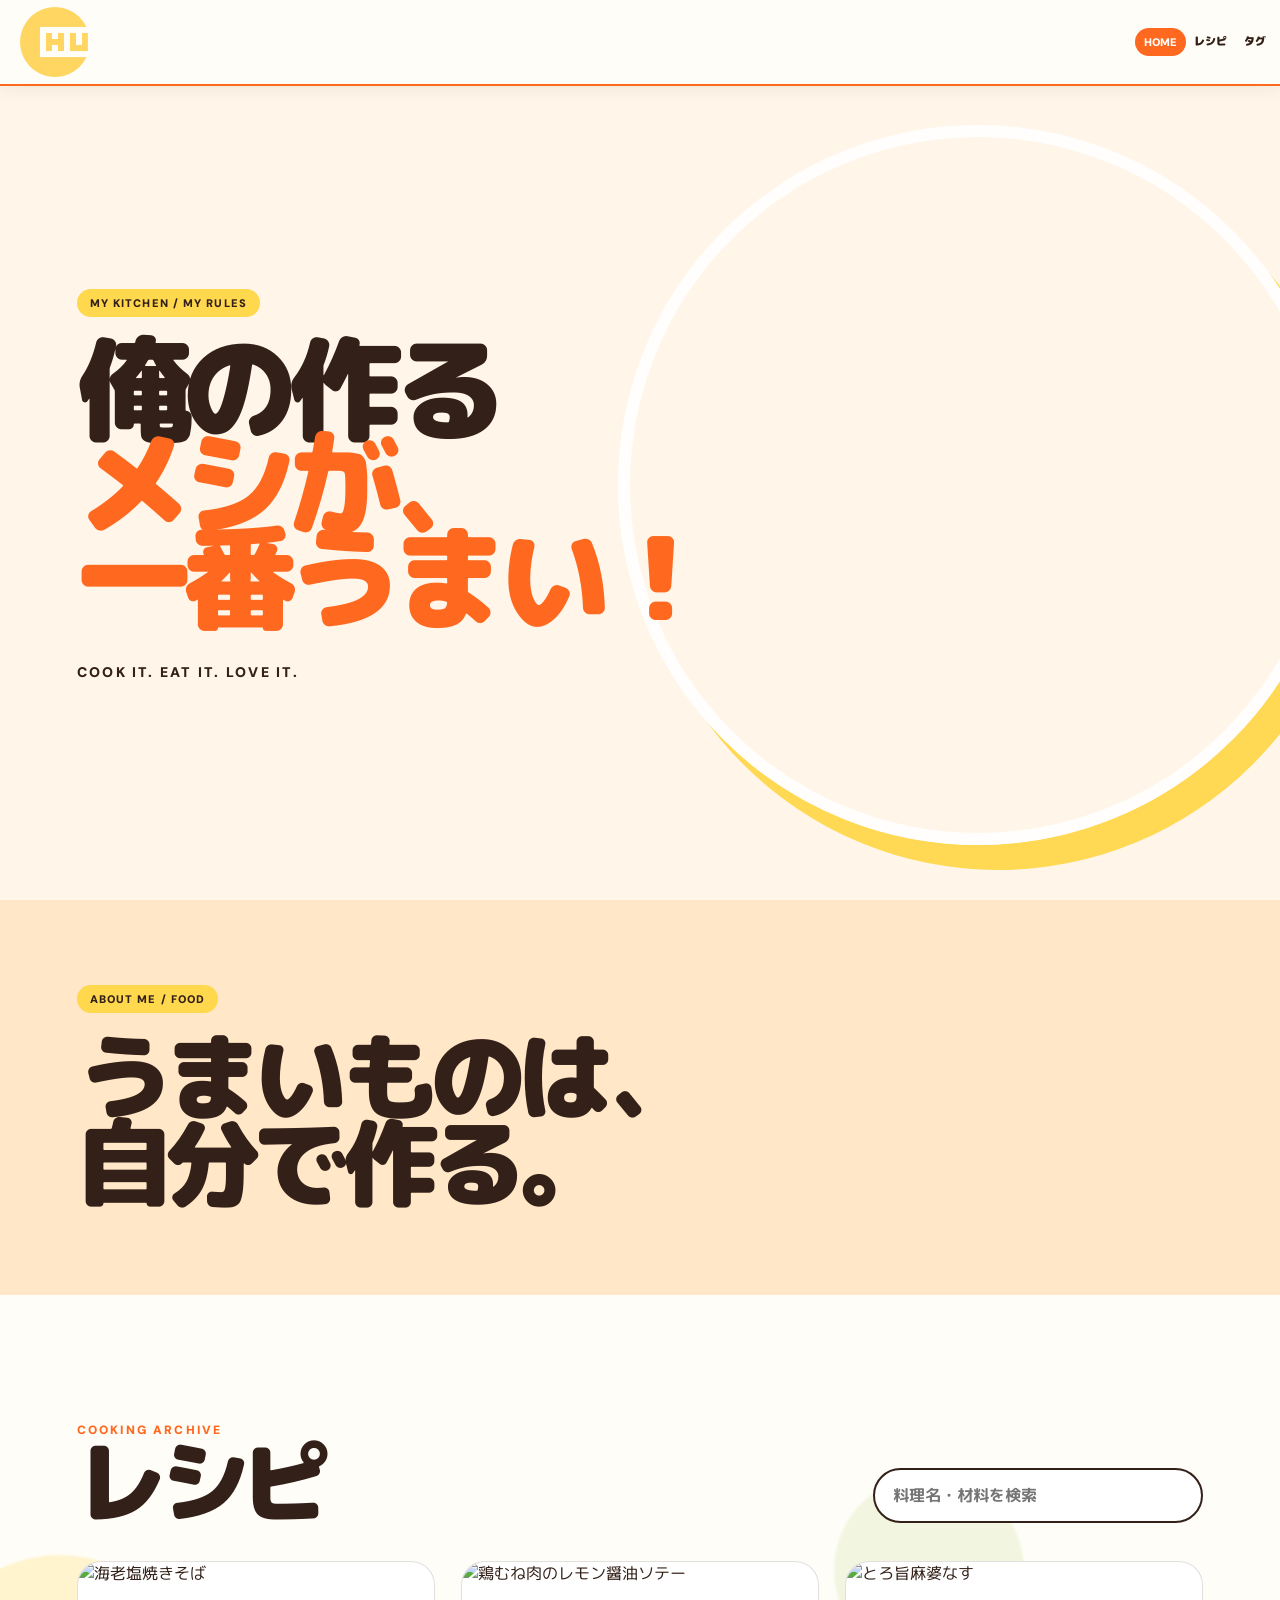
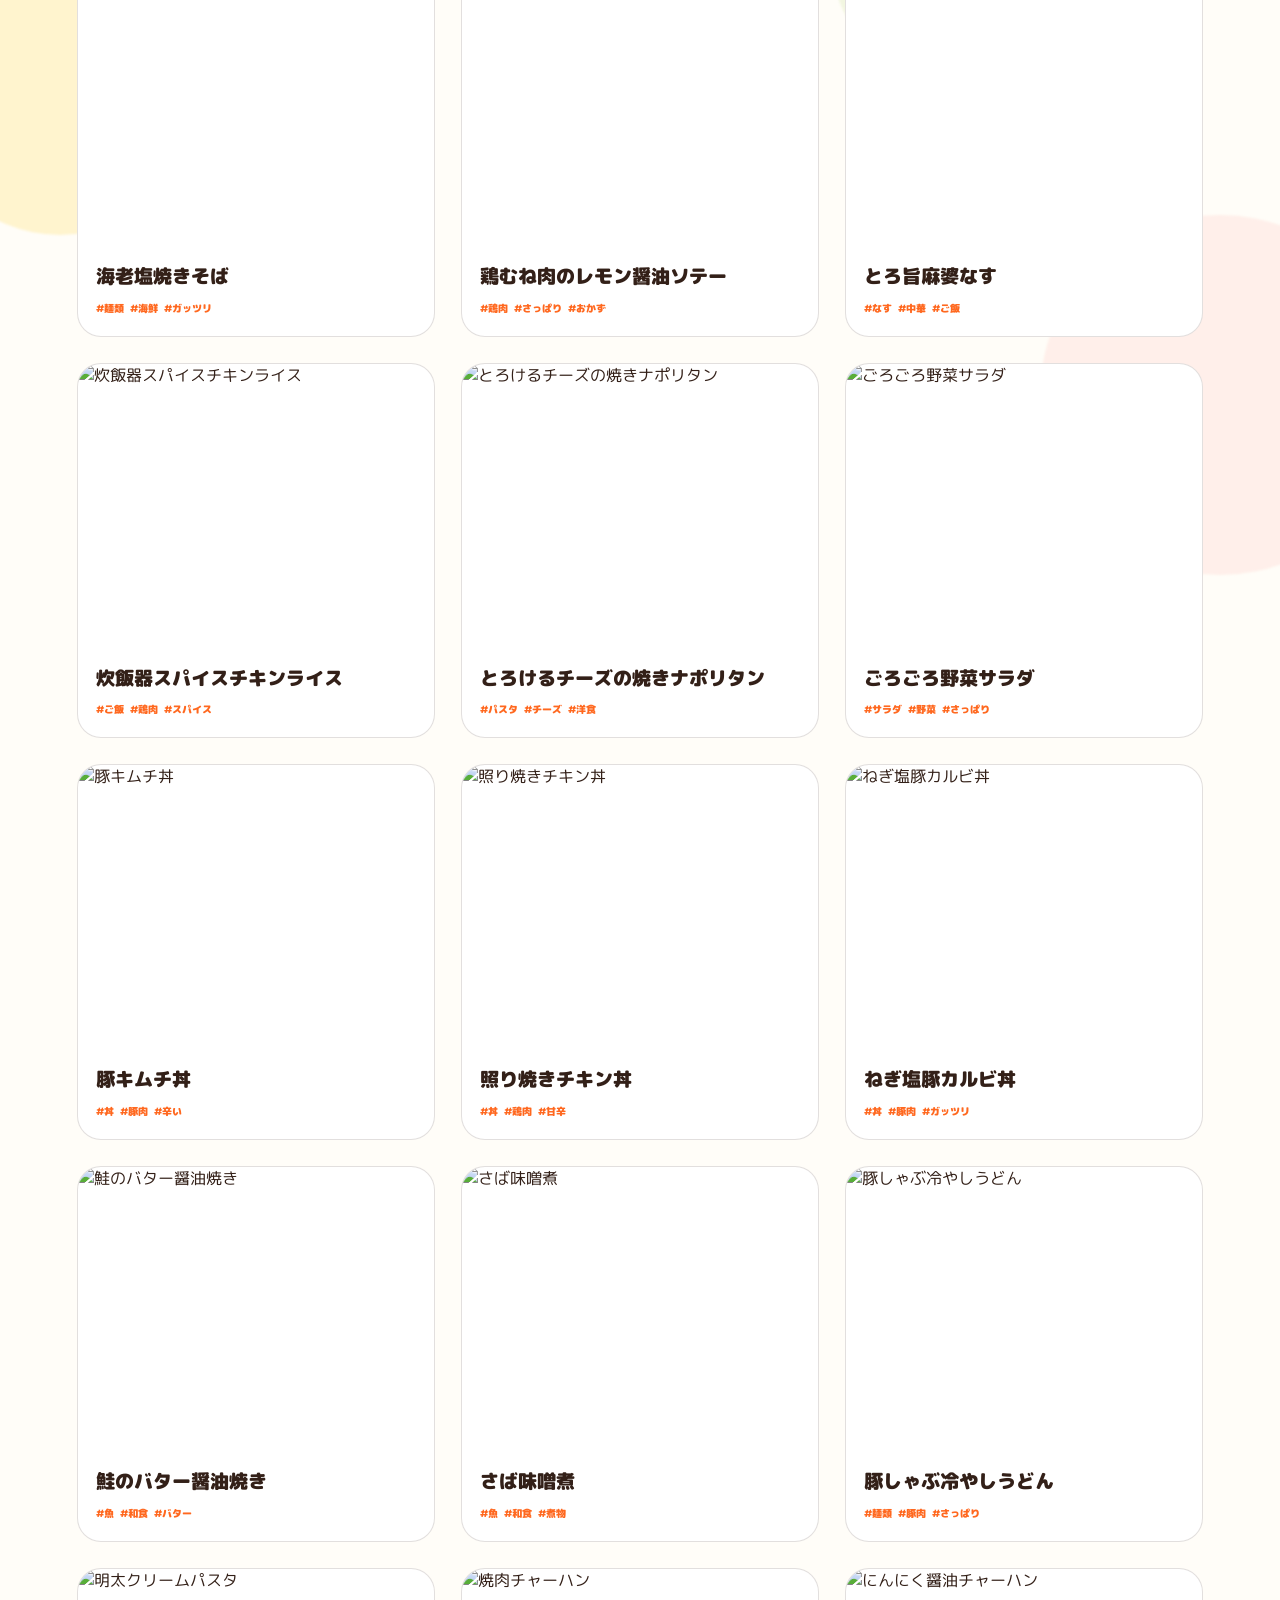
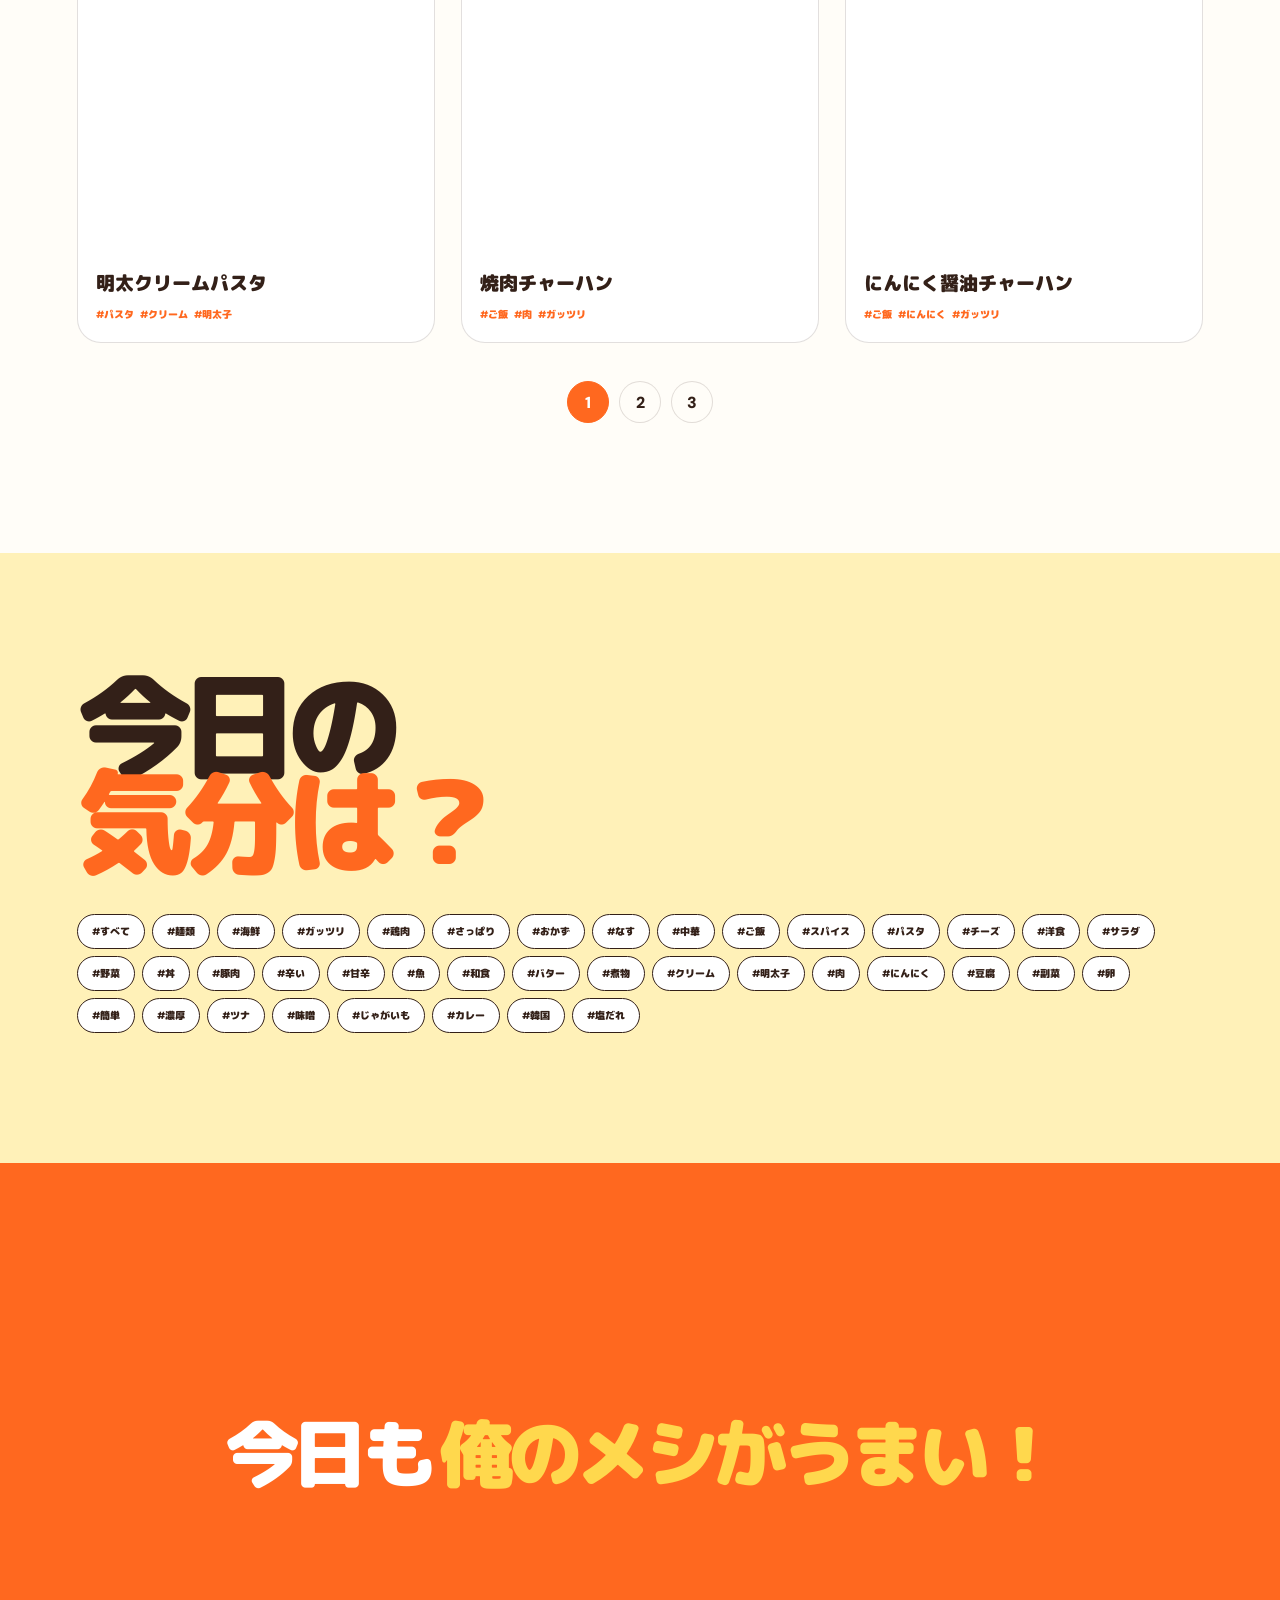
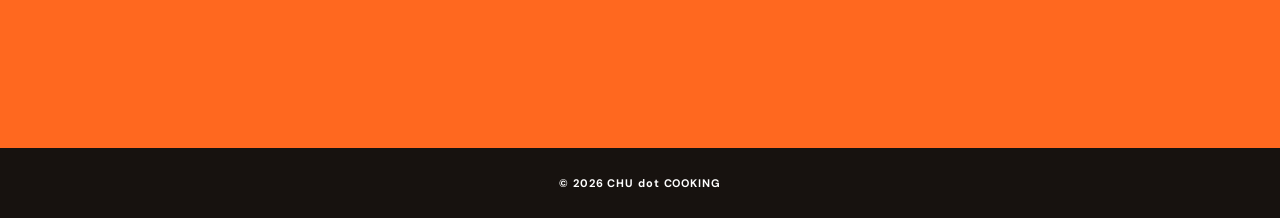
==== index.html @ b79efd5d "Update index.html" ====
<!DOCTYPE html>
<html lang="ja">
<head>
  <meta charset="UTF-8">
  <meta name="viewport" content="width=device-width, initial-scale=1.0">
  <meta name="theme-color" content="#ff681f">

  <link rel="icon" type="image/png" href="images/common/logov2.png">
  <link rel="apple-touch-icon" href="images/common/logov2.png">

  <title>CHU dot COOKING</title>

  <link rel="preconnect" href="https://fonts.googleapis.com">
  <link rel="preconnect" href="https://fonts.gstatic.com" crossorigin>
  <link
    href="https://fonts.googleapis.com/css2?family=DM+Sans:wght@400;500;600;700;800;900&family=M+PLUS+Rounded+1c:wght@400;500;700;800;900&display=swap"
    rel="stylesheet"
  >

  <script>
    const themeColor = document.querySelector('meta[name="theme-color"]');

    if (sessionStorage.getItem("openingPlayed")) {
      document.documentElement.classList.add("skip-opening");

      if (themeColor) {
        themeColor.setAttribute("content", "#ffd84d");
      }
    } else {
      setTimeout(() => {
        if (themeColor) {
          themeColor.setAttribute("content", "#ffd84d");
        }
      }, 1600);
    }
  </script>

  <link rel="stylesheet" href="style.css">
  <link rel="stylesheet" href="mobile.css">
</head>

<body>

  <!-- =========================
       OPENING
  ========================= -->

  <div class="opening" id="opening">
    <div class="opening-circle"></div>

    <div class="opening-dots">
      <span></span>
      <span></span>
      <span></span>
      <span></span>
    </div>

    <div class="opening-inner">
      <img
        class="opening-logo"
        src="images/common/logo.png"
        alt="CHU dot COOKING"
      >

      <div class="opening-kicker">
        MY KITCHEN / MY RULES
      </div>

      <div class="opening-title">
        CHU dot COOKING
      </div>

      <div class="opening-sub">
        COOK IT. EAT IT. LOVE IT.
      </div>
    </div>
  </div>


  <!-- =========================
       HEADER
  ========================= -->

  <header class="site-header">
    <div class="header-inner">

      <a href="#home" class="header-logo">
        <img
          src="images/common/logov2.png"
          alt="CHU dot COOKING"
        >
      </a>

      <nav class="header-nav">
        <a href="#home" data-nav="home">HOME</a>
        <a href="#recipes" data-nav="recipes">レシピ</a>
        <a href="#mood" data-nav="mood">タグ</a>
      </nav>

    </div>
  </header>


  <!-- =========================
       MAIN
  ========================= -->

  <main>

    <!-- HERO -->

    <section class="hero" id="home">

      <div class="hero-inner">

        <div class="hero-copy">

          <span class="eyebrow">
            MY KITCHEN / MY RULES
          </span>

          <h1 class="hero-title">
            <span>俺の作る</span>
            <span class="accent">メシが、</span>
            <span class="accent">一番うまい！</span>
          </h1>

          <div class="hero-english">
            COOK IT. EAT IT. LOVE IT.
          </div>

        </div>

        <div class="hero-visual">
          <img
            src="https://images.unsplash.com/photo-1551183053-bf91a1d81141?auto=format&fit=crop&w=1200&q=85"
            alt="food"
          >
        </div>

      </div>

    </section>


    <!-- ABOUT -->

    <section class="section about" id="about">

      <div class="section-inner about-grid">

        <div>

          <span class="eyebrow">
            ABOUT ME / FOOD
          </span>

          <h2 class="about-title">
            <span>うまいものは、</span><br>
            <span>自分で作る。</span>
          </h2>

        </div>

      </div>

    </section>


    <!-- RECIPES -->

    <section class="section recipes" id="recipes">

      <div class="section-inner">

        <div class="section-heading">

          <h2 class="section-title">
            <small>COOKING ARCHIVE</small>
            レシピ
          </h2>

          <div class="search-box">
            <input
              type="search"
              id="searchInput"
              placeholder="料理名・材料を検索"
              autocomplete="off"
            >
          </div>

        </div>

        <div
          class="recipe-grid"
          id="recipeGrid"
        ></div>

        <div
          class="pagination"
          id="pagination"
        ></div>

      </div>

    </section>


    <!-- MOOD -->

    <section class="section mood" id="mood">

      <div class="section-inner">

        <h2 class="mood-title">
          <span>今日の</span>
          <span>気分は？</span>
        </h2>

        <div
          class="tag-list"
          id="tagList"
        ></div>

      </div>

    </section>


    <!-- TAG PAGE -->

    <section
      class="section tag-page"
      id="tagPage"
    >

      <div class="section-inner">

        <div class="tag-page-heading">

          <small>RECIPE COLLECTION</small>

          <h1 id="tagPageTitle">
            #<span>レシピ</span>
          </h1>

          <a
            class="tag-page-back"
            href="index.html#mood"
          >
            タグ選択に戻る
          </a>

        </div>

        <div
          class="recipe-grid"
          id="tagRecipeGrid"
        ></div>

        <a
          class="tag-page-back tag-page-back-bottom"
          href="index.html#mood"
        >
          タグ選択に戻る
        </a>

      </div>

    </section>


    <!-- FINAL CTA -->

    <section class="section final-cta">

      <div class="final-cta-inner">

        <h2 class="final-cta-title">
          <span>今日も </span>
          <span class="accent">俺のメシがうまい！</span>
        </h2>

      </div>

    </section>

  </main>


  <!-- =========================
       FOOTER
  ========================= -->

  <footer class="site-footer">

    <div class="footer-copy">
      © 2026 CHU dot COOKING
    </div>

  </footer>


  <!-- =========================
       RECIPE MODAL
  ========================= -->

  <div
    class="modal"
    id="recipeModal"
  >

    <div class="modal-box">

      <button
        class="modal-close"
        id="modalClose"
        aria-label="close"
      >
        ×
      </button>

      <div id="modalContent"></div>

    </div>

  </div>


  <script src="script.js"></script>

</body>
</html>
---- style.css ----
:root{
  --orange:#ff681f;
  --orange2:#ff8a35;
  --yellow:#ffd84d;
  --pale-yellow:#fff1b8;
  --pink:#ffaaa5;
  --green:#b9d77a;
  --cream:#fff6e9;
  --white:#fffdf8;
  --brown:#332018;
  --black:#17120f;
  --gray:#8b8179;
  --line:rgba(51,32,24,.14);
}

*{
  box-sizing:border-box;
  margin:0;
  padding:0;
}

html{
  scroll-behavior:smooth;
}

body{
  background:var(--white);
  color:var(--brown);
  font-family:"DM Sans","M PLUS Rounded 1c",sans-serif;
  overflow-x:hidden;
}

button,
input{
  font:inherit;
}

button{
  border:0;
}

img{
  max-width:100%;
  display:block;
}

a{
  color:inherit;
  text-decoration:none;
}


/* =================================
   OPENING
   ※ここは確定版・変更なし
================================= */

html.skip-opening .opening{
  display:none !important;
}

.opening{
  position:fixed;
  inset:0;
  z-index:9999;
  background:var(--orange);
  display:flex;
  align-items:center;
  justify-content:center;
  overflow:hidden;
  animation:openingOut 1s 3s forwards;
  pointer-events:none;
}

.opening-circle{
  position:absolute;
  width:0;
  height:0;
  border-radius:50%;
  background:var(--yellow);
  animation:circleOpen 1.5s .1s cubic-bezier(.7,0,.2,1) forwards;
}

.opening-dots{
  position:absolute;
  inset:0;
}

.opening-dots span{
  position:absolute;
  width:9px;
  height:9px;
  border-radius:50%;
  background:#fff;
  opacity:0;
  animation:dotIn .5s forwards;
}

.opening-dots span:nth-child(1){
  top:17%;
  left:14%;
  animation-delay:.7s;
}

.opening-dots span:nth-child(2){
  top:26%;
  right:18%;
  animation-delay:.9s;
}

.opening-dots span:nth-child(3){
  bottom:19%;
  left:20%;
  animation-delay:1.1s;
}

.opening-dots span:nth-child(4){
  bottom:27%;
  right:13%;
  animation-delay:1.25s;
}

.opening-inner{
  position:relative;
  z-index:2;
  width:min(90vw,700px);
  text-align:center;
  color:#fff;
  opacity:0;
  transform:translateY(20px);
  animation:openingText 1s .65s forwards;
}

.opening-logo{
  width:150px;
  margin:0 auto 30px;
  filter:brightness(0) invert(1);
}

.opening-kicker{
  font-size:12px;
  font-weight:900;
  letter-spacing:.2em;
  margin-bottom:12px;
}

.opening-title{
  font-size:clamp(38px,7vw,86px);
  line-height:.95;
  font-weight:900;
  letter-spacing:-.055em;
  white-space:nowrap;
}

.opening-sub{
  margin-top:20px;
  font-size:12px;
  font-weight:800;
  letter-spacing:.18em;
}

@keyframes circleOpen{
  from{
    width:0;
    height:0;
  }
  to{
    width:180vw;
    height:180vw;
  }
}

@keyframes dotIn{
  to{
    opacity:1;
  }
}

@keyframes openingText{
  to{
    opacity:1;
    transform:translateY(0);
  }
}

@keyframes openingOut{
  to{
    opacity:0;
    visibility:hidden;
  }
}

@media(max-width:800px){

  .opening{
    animation:
      openingYellowMobile 0s 1.6s forwards,
      openingOut 1s 3s forwards;
  }

  @keyframes openingYellowMobile{
    to{
      background:var(--yellow);
    }
  }

}


/* =================================
   HEADER
================================= */

.site-header{
  position:fixed;
  top:0;
  left:0;
  width:100%;
  z-index:1000;
  padding:7px 5px 7px 20px;
  background:rgba(255,253,248,.94);
  backdrop-filter:blur(12px);
  border-bottom:2px solid var(--orange);
  box-shadow:0 3px 14px rgba(51,32,24,.07);
}

.header-inner{
  max-width:1280px;
  margin:auto;
  display:flex;
  align-items:center;
  justify-content:space-between;
  gap:16px;
}

.header-logo{
  display:flex;
  align-items:center;
  flex-shrink:0;
}

.header-logo img{
  width:68px;
  height:auto;
  display:block;
}

.header-nav{
  display:flex;
  align-items:center;
  gap:0;
  margin-left:auto;
  margin-right:max(calc((1280px - 100vw) / 2), 0px);
}

.header-nav a{
  padding:7px 9px;
  margin-left:-1px;
  border-radius:999px;
  font-size:11px;
  font-weight:900;
  white-space:nowrap;
  transition:.2s ease;
}

.header-nav a:hover,
.header-nav a.active{
  background:var(--orange);
  color:#fff;
}


/* =================================
   COMMON
================================= */

.section{
  position:relative;
  padding:130px 6vw;
}

.section-inner{
  max-width:1280px;
  margin:auto;
}

.eyebrow{
  display:inline-block;
  padding:7px 13px;
  border-radius:999px;
  background:var(--yellow);
  color:var(--brown);
  font-size:11px;
  font-weight:900;
  letter-spacing:.1em;
}


/* =================================
   HERO
================================= */

.hero{
  min-height:100svh;
  padding:140px 6vw 70px;
  background:var(--cream);
  display:flex;
  align-items:center;
  overflow:hidden;
  position:relative;
}

.hero-inner{
  width:100%;
  max-width:1280px;
  margin:auto;
  position:relative;
  min-height:650px;
  display:flex;
  align-items:center;
}

.hero-copy{
  position:relative;
  z-index:5;
  width:58%;
}

.hero-title{
  margin-top:28px;
  font-size:clamp(68px,9vw,150px);
  line-height:.82;
  letter-spacing:-.085em;
  font-weight:900;
}

.hero-title span{
  display:block;
}

.hero-title .accent{
  color:var(--orange);
}

.hero-english{
  margin-top:34px;
  font-size:14px;
  font-weight:900;
  letter-spacing:.16em;
}

.hero-visual{
  position:absolute;
  width:min(58vw,720px);
  height:min(58vw,720px);
  left:auto;
  right:-12%;
  top:50%;
  transform:translateY(-50%);
  border-radius:50%;
  overflow:hidden;
  border:12px solid #fff;
  box-shadow:20px 25px 0 var(--yellow);
  z-index:1;
  opacity:.95;
}

.hero-visual img{
  width:100%;
  height:100%;
  object-fit:cover;
}


/* =================================
   ABOUT
================================= */

.about{
  background:#ffe7c7;
  padding-top:85px;
  padding-bottom:85px;
}

.about-grid{
  display:grid;
  grid-template-columns:1.1fr .9fr;
  gap:55px;
  align-items:center;
}

.about-title{
  margin-top:24px;
  font-size:clamp(55px,7.5vw,110px);
  line-height:.9;
  letter-spacing:-.08em;
  font-weight:900;
  white-space:nowrap;
}

.about-copy{
  font-size:clamp(24px,3vw,42px);
  line-height:1.25;
  font-weight:900;
}


/* =================================
   RECIPES
================================= */

.recipes{
  background:var(--white);
  position:relative;
  isolation:isolate;
  overflow:hidden;
}

.recipes::before,
.recipes::after,
.recipes .section-inner::before{
  content:"";
  position:absolute;
  border-radius:50%;
  pointer-events:none;
  z-index:-1;
  filter:blur(1px);
}

.recipes::before{
  width:280px;
  height:280px;
  background:rgba(255,216,77,.24);
  left:-80px;
  top:260px;
  animation:recipeFloatOne 13s ease-in-out infinite alternate;
}

.recipes::after{
  width:360px;
  height:360px;
  background:rgba(255,170,165,.17);
  right:-120px;
  top:520px;
  animation:recipeFloatTwo 17s ease-in-out infinite alternate;
}

.recipes .section-inner::before{
  width:190px;
  height:190px;
  background:rgba(185,215,122,.19);
  right:20%;
  top:180px;
  animation:recipeFloatThree 11s ease-in-out infinite alternate;
}

@keyframes recipeFloatOne{
  0%{
    transform:translate(0,0) rotate(0deg);
  }
  100%{
    transform:translate(90px,80px) rotate(35deg);
  }
}

@keyframes recipeFloatTwo{
  0%{
    transform:translate(0,0) rotate(0deg);
  }
  100%{
    transform:translate(-80px,-100px) rotate(-30deg);
  }
}

@keyframes recipeFloatThree{
  0%{
    transform:translate(0,0) scale(1);
  }
  100%{
    transform:translate(-70px,80px) scale(1.18);
  }
}

.section-heading{
  display:flex;
  align-items:end;
  justify-content:space-between;
  gap:30px;
  margin-bottom:38px;
}

.section-title{
  font-size:clamp(50px,7vw,100px);
  line-height:.85;
  letter-spacing:-.08em;
  font-weight:900;
}

.section-title small{
  display:block;
  margin-bottom:12px;
  font-size:12px;
  letter-spacing:.18em;
  color:var(--orange);
}

.search-box{
  width:min(330px,100%);
}

.search-box input{
  width:100%;
  padding:15px 18px;
  border:2px solid var(--brown);
  border-radius:999px;
  outline:none;
  background:#fff;
  font-weight:700;
}

.search-box input:focus{
  border-color:var(--orange);
}

.recipe-grid{
  display:grid;
  grid-template-columns:repeat(3,1fr);
  gap:26px;
}

.recipe-card{
  background:#fff;
  border:1px solid var(--line);
  border-radius:24px;
  overflow:hidden;
  cursor:pointer;
  transition:.25s ease;
}

.recipe-card:hover{
  transform:translateY(-7px);
  box-shadow:0 15px 35px rgba(51,32,24,.12);
}

.recipe-image{
  aspect-ratio:1.25 / 1;
  overflow:hidden;
  position:relative;
}

.recipe-image img{
  width:100%;
  height:100%;
  object-fit:cover;
  transition:.4s ease;
}

.recipe-card:hover .recipe-image img{
  transform:scale(1.05);
}

.recipe-info{
  padding:18px 18px 20px;
}

.recipe-title{
  font-size:19px;
  font-weight:900;
  line-height:1.25;
}

.recipe-tags{
  display:flex;
  flex-wrap:wrap;
  gap:6px;
  margin-top:12px;
}

.recipe-tag{
  font-size:10px;
  font-weight:900;
  color:var(--orange);
}

.pagination{
  display:flex;
  justify-content:center;
  align-items:center;
  gap:10px;
  flex-wrap:wrap;
  width:100%;
  margin-top:38px;
  position:relative;
  z-index:20;
}

.pagination button{
  display:flex;
  align-items:center;
  justify-content:center;
  width:42px;
  height:42px;
  flex:0 0 42px;
  border:1px solid var(--line);
  border-radius:50%;
  background:var(--white);
  color:var(--brown);
  font-weight:900;
  cursor:pointer;
}

.pagination button.active{
  background:var(--orange);
  color:#fff;
  border-color:var(--orange);
}


/* =================================
   MOOD
================================= */

.mood{
  background:var(--pale-yellow);
}

.mood-title{
  font-size:clamp(65px,9vw,125px);
  line-height:.82;
  letter-spacing:-.085em;
  font-weight:900;
}

.mood-title span{
  display:block;
}

.mood-title span:last-child{
  color:var(--orange);
}

.tag-list{
  display:flex;
  flex-wrap:wrap;
  gap:7px;
  margin-top:42px;
  max-width:1100px;
}

.tag-button{
  padding:9px 14px;
  border:1.5px solid var(--brown);
  border-radius:999px;
  background:#fff;
  color:var(--brown);
  font-size:10px;
  font-weight:900;
  cursor:pointer;
  transition:.2s ease;
}

.tag-button:hover{
  background:var(--orange);
  border-color:var(--orange);
  color:#fff;
}


/* =================================
   TAG LIST PAGE
================================= */

.tag-page{
  display:none;
  min-height:100vh;
  padding-top:150px;
  background:var(--cream);
}

body.tag-page-mode main > section:not(.tag-page){
  display:none;
}

body.tag-page-mode .tag-page{
  display:block;
}

.tag-page-heading{
  margin-bottom:42px;
}

.tag-page-heading small{
  display:block;
  color:var(--orange);
  font-size:12px;
  font-weight:900;
  letter-spacing:.18em;
  margin-bottom:12px;
}

.tag-page-heading h1{
  font-size:clamp(55px,8vw,110px);
  line-height:.85;
  letter-spacing:-.08em;
  font-weight:900;
}

.tag-page-heading h1 span{
  color:var(--orange);
}

.tag-page-back{
  display:inline-flex;
  margin-top:24px;
  padding:10px 15px;
  border-radius:999px;
  background:var(--yellow);
  font-size:11px;
  font-weight:900;
  cursor:pointer;
}

.tag-page-back-bottom{
  margin-top:60px;
}


/* =================================
   FINAL CTA
================================= */

.final-cta{
  background:var(--orange);
  color:#fff;
  min-height:65vh;
  display:flex;
  align-items:center;
  overflow:hidden;
}

.final-cta-inner{
  width:100%;
  max-width:1280px;
  margin:auto;
  text-align:center;
}

.final-cta-title{
  font-size:min(5.8vw,88px);
  line-height:1;
  letter-spacing:-.075em;
  font-weight:900;
  white-space:nowrap;
}

.final-cta-title span{
  display:inline;
}

.final-cta-title .accent{
  color:var(--yellow);
}

.final-cta-mark{
  margin-top:55px;
  font-size:13px;
  font-weight:900;
  letter-spacing:.18em;
}


/* =================================
   FOOTER
================================= */

.site-footer{
  padding:28px 6vw;
  background:var(--black);
  color:#fff;
  text-align:center;
}

.footer-copy{
  font-size:11px;
  font-weight:700;
  letter-spacing:.08em;
}


/* =================================
   MODAL
================================= */

.modal{
  position:fixed;
  inset:0;
  z-index:3000;
  background:rgba(23,18,15,.72);
  display:none;
  align-items:center;
  justify-content:center;
  padding:30px;
}

.modal.show{
  display:flex;
}

.modal-box{
  position:relative;
  width:min(1050px,100%);
  max-height:92vh;
  overflow-y:auto;
  background:var(--white);
  border-radius:30px;
  box-shadow:0 30px 80px rgba(0,0,0,.3);
}

.modal.show .modal-box{
  animation:modalPopIn .38s cubic-bezier(.22,1.2,.35,1) forwards;
}

.modal.closing .modal-box{
  animation:modalZipOut .25s cubic-bezier(.7,0,.9,.4) forwards;
}

@keyframes modalPopIn{
  0%{
    opacity:0;
    transform:translateY(18px) scale(.94) rotate(-.7deg);
  }
  65%{
    opacity:1;
    transform:translateY(-4px) scale(1.015) rotate(.2deg);
  }
  100%{
    opacity:1;
    transform:translateY(0) scale(1) rotate(0);
  }
}

@keyframes modalZipOut{
  0%{
    opacity:1;
    transform:scale(1) translateY(0);
  }
  45%{
    opacity:1;
    transform:scale(1.02) translateY(-4px);
  }
  100%{
    opacity:0;
    transform:scale(.88) translateY(35px) rotate(1deg);
  }
}

.modal-close{
  position:sticky;
  top:12px;
  display:block;
  margin-left:auto;
  margin-right:18px;
  margin-top:12px;
  margin-bottom:-56px;
  width:44px;
  height:44px;
  border-radius:50%;
  background:var(--orange);
  color:#fff;
  font-size:24px;
  font-weight:900;
  cursor:pointer;
  z-index:100;
  box-shadow:0 5px 15px rgba(51,32,24,.15);
}

.modal-top{
  display:grid;
  grid-template-columns:.9fr 1.1fr;
}

.modal-image{
  min-height:420px;
}

.modal-image img{
  width:100%;
  height:100%;
  object-fit:cover;
}

.modal-intro{
  padding:60px 48px 45px;
}

.modal-title{
  font-size:clamp(38px,5vw,68px);
  line-height:.9;
  letter-spacing:-.07em;
  font-weight:900;
}

.modal-tags{
  display:flex;
  flex-wrap:wrap;
  gap:7px;
  margin-top:22px;
}

.modal-tag{
  padding:8px 12px;
  border-radius:999px;
  background:var(--yellow);
  color:var(--brown);
  font-size:11px;
  font-weight:900;
  cursor:pointer;
}

.recipe-meta{
  display:flex;
  flex-direction:column;
  gap:7px;
  margin-top:18px;
}

.recipe-meta-item{
  display:grid;
  grid-template-columns:105px 1fr;
  gap:10px;
  padding:10px 12px;
  border-radius:12px;
  background:#fff;
  border:1px solid var(--line);
  font-size:11px;
  font-weight:800;
}

.recipe-meta-label{
  color:var(--orange);
  font-weight:900;
}

.recipe-meta-value{
  font-weight:800;
}

.modal-section{
  padding:45px 48px;
  border-top:1px solid var(--line);
}

.modal-section-title{
  font-size:13px;
  font-weight:900;
  letter-spacing:.12em;
  margin-bottom:25px;
}

.ingredients-list{
  display:grid;
  grid-template-columns:repeat(2,minmax(0,1fr));
  gap:10px;
}

.ingredient-item{
  padding:13px 14px;
  border-radius:13px;
  background:#fff;
  border:1px solid var(--line);
  display:flex;
  justify-content:space-between;
  gap:12px;
  font-size:13px;
  font-weight:700;
}

.ingredient-name{
  min-width:0;
}

.ingredient-amount{
  color:var(--orange);
  font-weight:900;
  white-space:nowrap;
}

.steps{
  display:flex;
  flex-direction:column;
  gap:18px;
}

.step{
  display:grid;
  grid-template-columns:44px 1fr;
  gap:16px;
  align-items:start;
}

.step-number{
  width:44px;
  height:44px;
  border-radius:50%;
  background:var(--orange);
  color:#fff;
  display:flex;
  align-items:center;
  justify-content:center;
  font-weight:900;
  font-size:13px;
}

.step-text{
  padding-top:8px;
  font-size:15px;
  line-height:1.8;
  font-weight:700;
}

.cooking-ingredient{
  position:relative;
  display:inline-block;
  color:var(--orange);
  border-bottom:2px dotted var(--orange);
  cursor:pointer;
  font-weight:900;
}

.ingredient-bubble{
  position:absolute;
  left:50%;
  bottom:calc(100% + 10px);
  transform:translateX(-50%);
  min-width:62px;
  padding:7px 10px;
  border-radius:10px;
  background:var(--brown);
  color:#fff;
  font-size:11px;
  font-weight:900;
  text-align:center;
  white-space:nowrap;
  z-index:50;
  box-shadow:0 7px 18px rgba(0,0,0,.18);
}

.ingredient-bubble::after{
  content:"";
  position:absolute;
  left:50%;
  bottom:-6px;
  transform:translateX(-50%);
  border-left:6px solid transparent;
  border-right:6px solid transparent;
  border-top:7px solid var(--brown);
}


/* =================================
   MORE RECIPES
================================= */

.more-recipes{
  padding:45px 48px 55px;
  border-top:1px solid var(--line);
  background:var(--cream);
}

.more-heading{
  margin-bottom:24px;
}

.more-heading small{
  display:block;
  color:var(--orange);
  font-size:11px;
  font-weight:900;
  letter-spacing:.16em;
  margin-bottom:7px;
}

.more-heading h3{
  font-size:30px;
  line-height:1;
  font-weight:900;
  letter-spacing:-.05em;
}

.more-grid{
  display:grid;
  grid-template-columns:repeat(3,1fr);
  gap:16px;
}

.more-card{
  background:#fff;
  border-radius:18px;
  overflow:hidden;
  cursor:pointer;
  border:1px solid var(--line);
  transition:.2s ease;
}

.more-card:hover{
  transform:translateY(-4px);
}

.more-card-image{
  aspect-ratio:1.3 / 1;
  overflow:hidden;
}

.more-card-image img{
  width:100%;
  height:100%;
  object-fit:cover;
}

.more-card-info{
  padding:12px 13px 15px;
}

.more-card-title{
  font-size:13px;
  line-height:1.3;
  font-weight:900;
}

.more-card-tags{
  margin-top:7px;
  font-size:9px;
  color:var(--orange);
  font-weight:900;
}


/* =================================
   EMPTY
================================= */

.empty{
  padding:70px 20px;
  text-align:center;
  font-size:14px;
  font-weight:800;
  color:var(--gray);
}
---- mobile.css ----
/* =================================
   MOBILE
================================= */

@media(max-width:800px){

  .site-header{
    padding:6px 0 6px 14px;
  }

  .header-inner{
    gap:0;
    width:100%;
  }

  .header-logo img{
    width:44px;
  }

  .header-nav{
    display:flex;
    align-items:center;
    gap:0;
    flex:0 0 auto;
    justify-content:flex-end;
    margin-left:auto;
    margin-right:-24px;
  }

  .header-nav a{
    padding:6px 7px;
    margin-left:-17px;
    font-size:9px;
  }

  .section{
    padding:100px 5vw;
  }

  .hero{
    min-height:0;
    height:100svh;
    padding:0 5vw;
    display:block;
    position:relative;
  }

  .hero-inner{
    width:100%;
    height:100%;
    min-height:0;
    margin:0;
    position:relative;
    display:block;
  }

.hero-copy{
  position:absolute;
  top:50%;
  left:0;
  width:100%;
  padding:0;
  z-index:5;
  transform:translateY(-50%);
}

   .hero-copy::before{
  content:"";
  position:absolute;
  top:50%;
  left:-5%;
  width:75%;
  height:120%;
  transform:translateY(-50%);
  background:rgba(255,246,233,.85);
  filter:blur(18px);
  border-radius:40px;
  z-index:-1;
}
   
  .hero-title{
    position:relative;
    z-index:5;
    font-size:clamp(54px,14vw,82px);
    line-height:.84;
  }

  .hero-title span:last-child{
    font-size:13vw;
    white-space:nowrap;
  }

  .hero-visual{
    width:78vw;
    height:78vw;
    right:-40%;
    top:40%;
    transform:none;
    border-width:7px;
    box-shadow:12px 15px 0 var(--yellow);
    z-index:1;
    opacity:.98;
  }

  .about{
    padding-top:70px;
    padding-bottom:70px;
  }

  .about-grid{
    grid-template-columns:1fr;
    gap:35px;
  }

  .about-title{
    font-size:11.5vw;
    white-space:nowrap;
    letter-spacing:-.075em;
  }

  .about-copy{
    font-size:26px;
  }

  .section-heading{
    display:block;
  }

  .section-title{
    font-size:18vw;
  }

  .search-box{
    margin-top:25px;
  }

  .recipe-grid{
    grid-template-columns:repeat(3,minmax(0,1fr));
    gap:8px;
  }

  .recipe-card{
    border-radius:13px;
  }

  .recipe-info{
    padding:10px 8px 11px;
  }

  .recipe-title{
    font-size:11px;
    line-height:1.3;
  }

  .recipe-tags{
    gap:3px;
    margin-top:6px;
  }

  .recipe-tag{
    font-size:7px;
  }

  .pagination{
    gap:8px;
    margin-top:28px;
    padding:0 12px;
  }

  .pagination button{
    width:40px;
    height:40px;
    flex:0 0 40px;
    min-width:40px;
  }

  .mood-title{
    font-size:18vw;
  }

  .tag-list{
    margin-top:30px;
    gap:5px;
  }

  .tag-button{
    padding:7px 10px;
    font-size:8px;
    border-width:1px;
  }

  .tag-page{
    padding-top:120px;
  }

  .tag-page-heading{
    margin-bottom:28px;
  }

  .tag-page-heading h1{
    font-size:18vw;
  }

  .final-cta{
    min-height:55vh;
  }

  .final-cta-title{
    font-size:5.8vw;
    letter-spacing:-.08em;
  }

  .final-cta-mark{
    margin-top:35px;
    font-size:10px;
  }

  .modal{
    padding:10px;
  }

  .modal-box{
    border-radius:22px;
    max-height:94vh;
  }

  .modal-top{
    display:block;
  }

  .modal-image{
    height:240px;
    min-height:0;
  }

  .modal-intro{
    padding:30px 22px 25px;
  }

  .modal-title{
    font-size:42px;
  }

  .modal-tags{
    margin-top:18px;
  }

  .modal-tag{
    padding:7px 10px;
    font-size:10px;
  }

  .recipe-meta{
    margin-top:14px;
  }

  .recipe-meta-item{
    grid-template-columns:90px 1fr;
    padding:8px 10px;
    font-size:10px;
  }

  .modal-section{
    padding:30px 22px;
  }

  .modal-section-title{
    font-size:11px;
    margin-bottom:18px;
  }

  .ingredients-list{
    grid-template-columns:repeat(2,minmax(0,1fr));
    gap:7px;
  }

  .ingredient-item{
    display:block;
    padding:10px;
    font-size:11px;
  }

  .ingredient-amount{
    display:block;
    margin-top:4px;
  }

  .step{
    grid-template-columns:35px 1fr;
    gap:10px;
  }

  .step-number{
    width:35px;
    height:35px;
    font-size:11px;
  }

  .step-text{
    padding-top:5px;
    font-size:13px;
    line-height:1.75;
  }

  .more-recipes{
    padding:30px 22px 35px;
  }

  .more-heading h3{
    font-size:24px;
  }

  .more-grid{
    grid-template-columns:repeat(3,minmax(0,1fr));
    gap:7px;
  }

  .more-card{
    border-radius:11px;
  }

  .more-card-info{
    padding:8px;
  }

  .more-card-title{
    font-size:9px;
  }

  .more-card-tags{
    font-size:7px;
  }

  .modal-close{
    top:10px;
    margin-right:10px;
    width:38px;
    height:38px;
    font-size:20px;
  }

  .opening-logo{
    width:105px;
    margin-bottom:24px;
  }

  .opening-kicker{
    font-size:9px;
    margin-bottom:10px;
  }

  .opening-title{
    font-size:10vw;
  }

  .opening-sub{
    margin-top:15px;
    font-size:8px;
  }
}

@media(max-width:360px){

  .header-logo img{
    width:44px;
  }

  .header-nav a{
    padding:5px 1px;
    font-size:7px;
  }

  .recipe-title{
    font-size:10px;
  }
}

@media(max-width:800px){

  .opening{
    animation:
      openingYellowMobile 0s 1.6s forwards,
      openingOut 1.2s 2.6s forwards;
  }

  @keyframes circleOpenMobile{
    from{
      width:0;
      height:0;
    }
    to{
      width:160vmax;
      height:160vmax;
    }
  }

  @keyframes openingYellowMobile{
    to{
      background:var(--yellow);
    }
  }

  .opening-circle{
    animation-name:circleOpenMobile;
  }

}
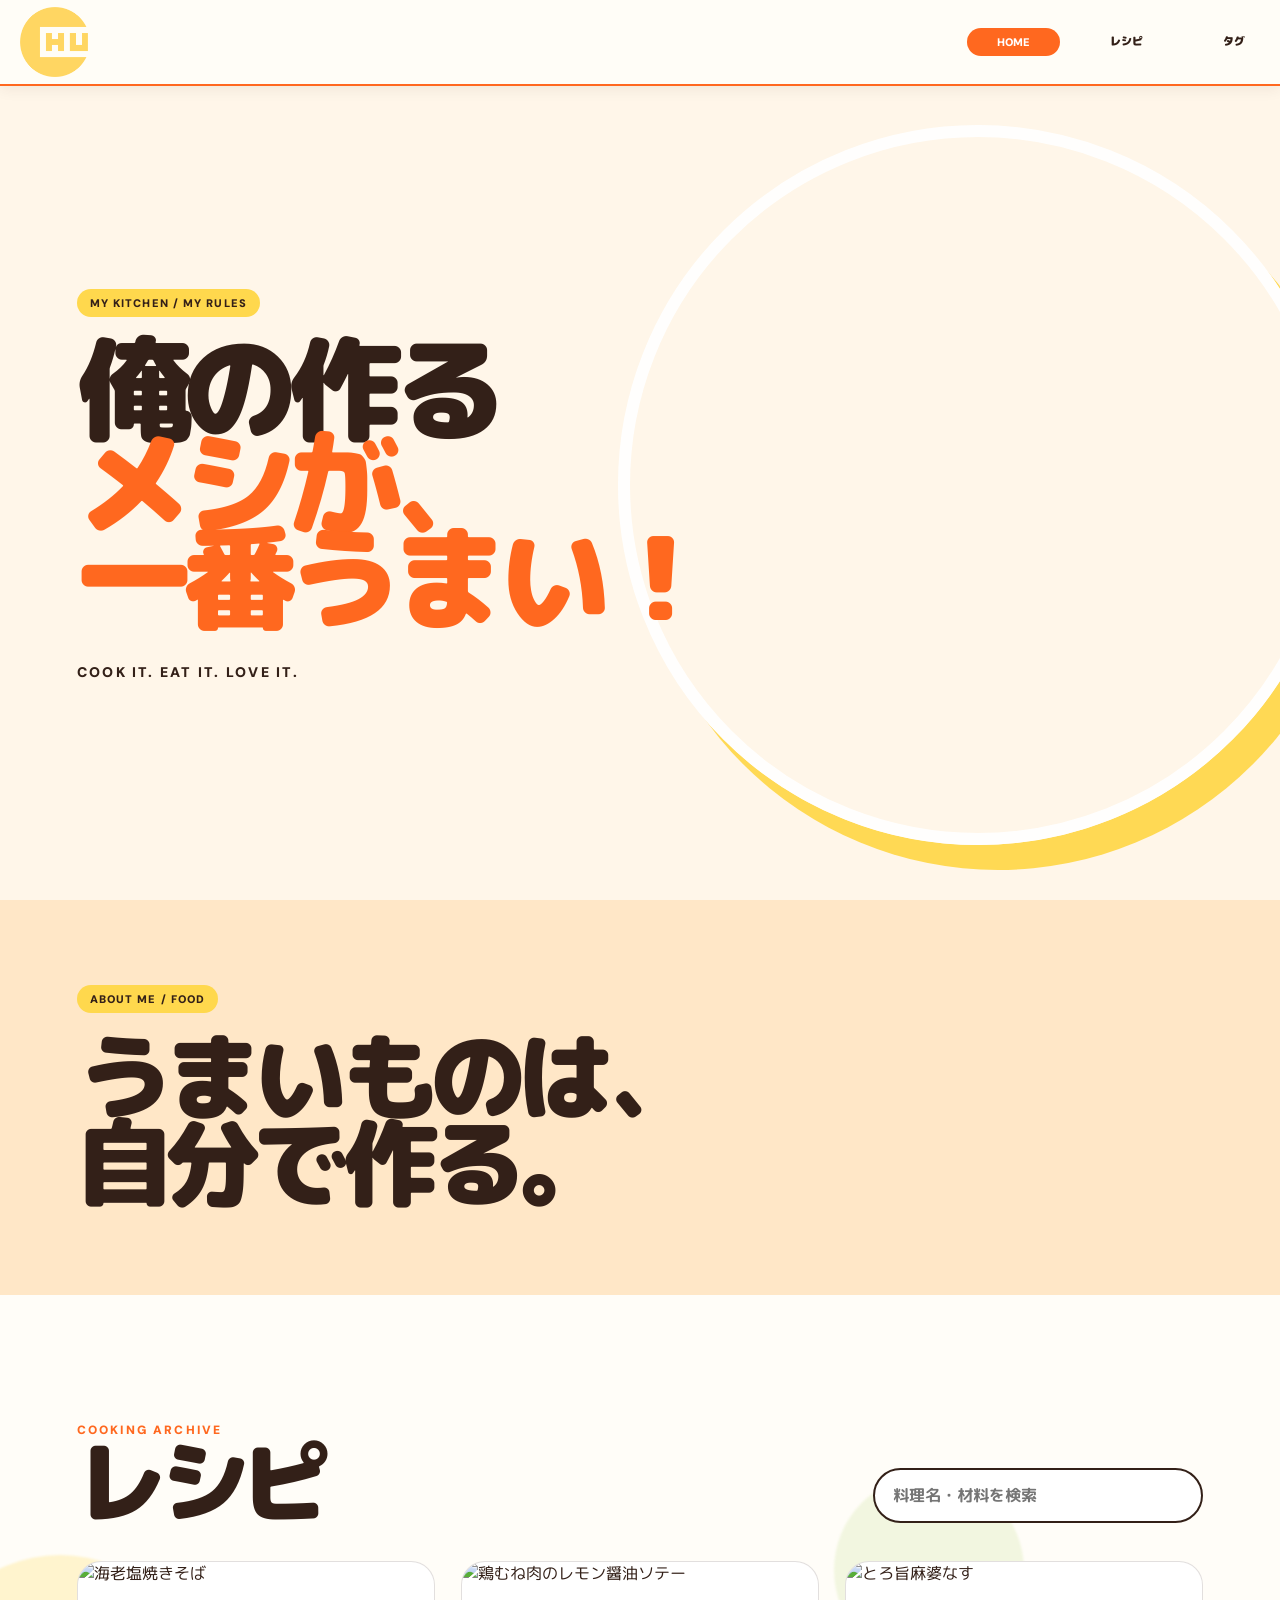
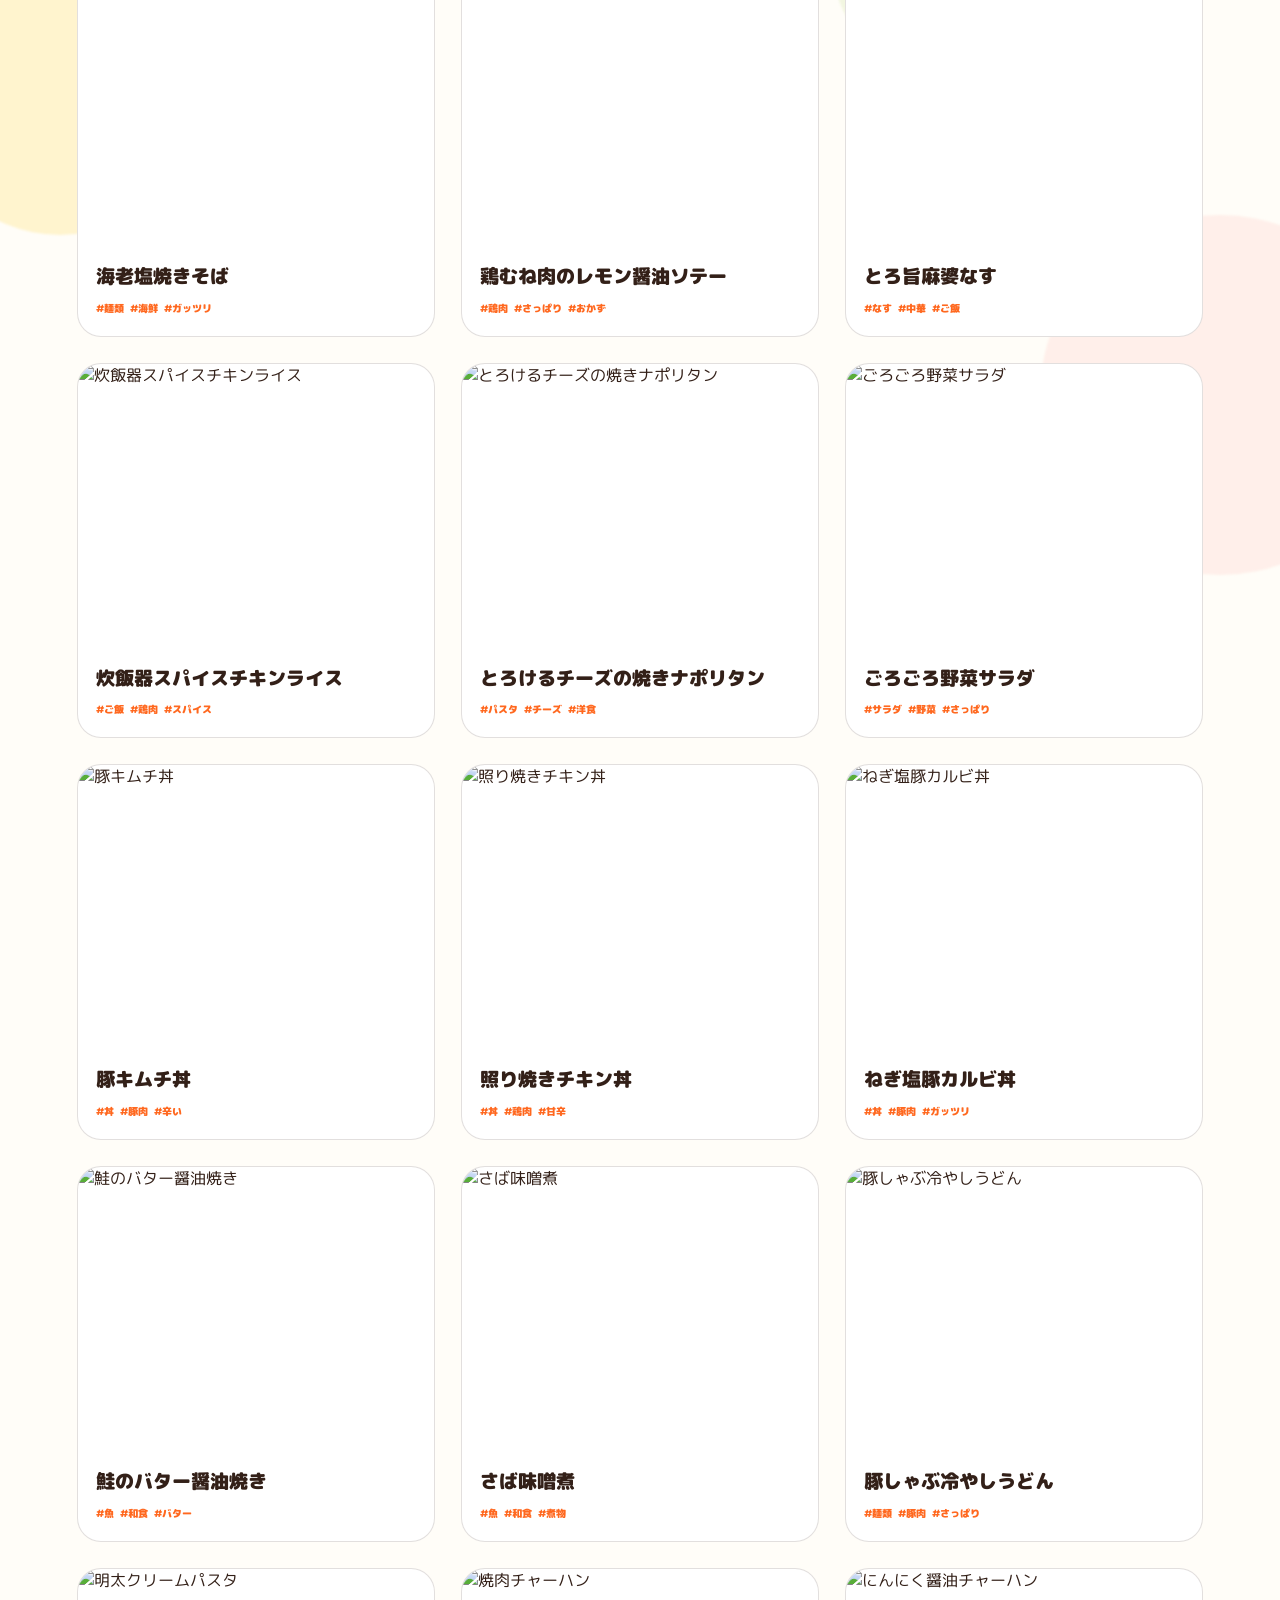
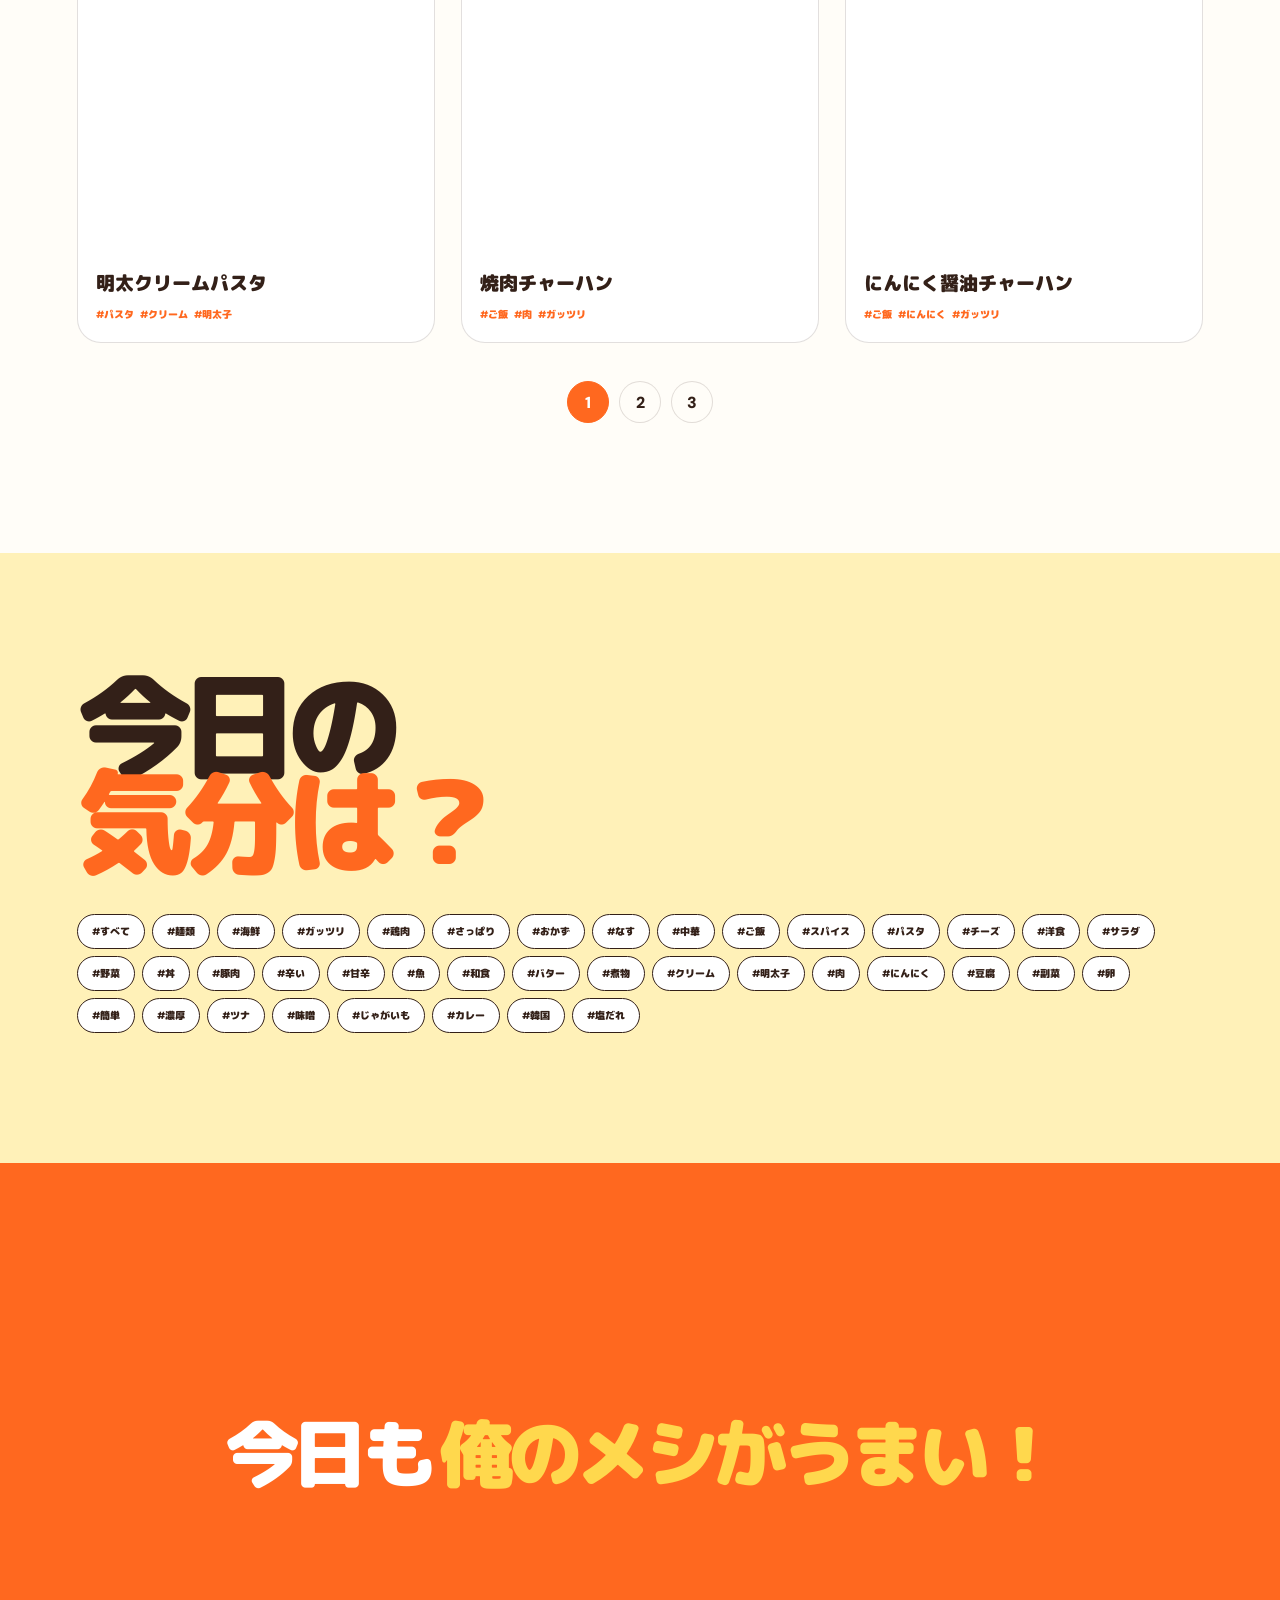
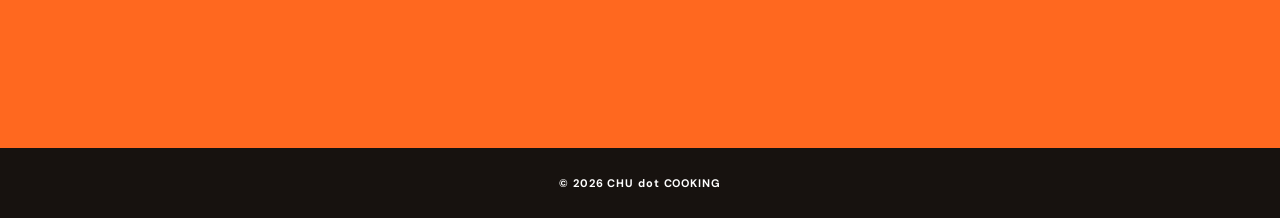
==== commit dc4ab686: "Update favicon and apple-touch-icon links" ====
--- a/index.html
+++ b/index.html
@@ -5,8 +5,8 @@
   <meta name="viewport" content="width=device-width, initial-scale=1.0">
   <meta name="theme-color" content="#ff681f">
 
-  <link rel="icon" type="image/png" href="images/common/logov2.png">
-  <link rel="apple-touch-icon" href="images/common/logov2.png">
+  <link rel="icon" type="image/png" href="images/common/favicon.png">
+  <link rel="apple-touch-icon" href="images/common/favicon.png">
 
   <title>CHU dot COOKING</title>
 
--- a/style.css
+++ b/style.css
@@ -1,10 +1,7 @@
 :root{
   --orange:#ff681f;
-  --orange2:#ff8a35;
   --yellow:#ffd84d;
   --pale-yellow:#fff1b8;
-  --pink:#ffaaa5;
-  --green:#b9d77a;
   --cream:#fff6e9;
   --white:#fffdf8;
   --brown:#332018;
@@ -164,6 +161,7 @@
     width:0;
     height:0;
   }
+
   to{
     width:180vw;
     height:180vw;
@@ -248,14 +246,14 @@
 .header-nav{
   display:flex;
   align-items:center;
-  gap:0;
+  gap:20px;
   margin-left:auto;
   margin-right:max(calc((1280px - 100vw) / 2), 0px);
 }
 
 .header-nav a{
-  padding:7px 9px;
-  margin-left:-1px;
+  padding:7px 30px;
+  margin-left:0;
   border-radius:999px;
   font-size:11px;
   font-weight:900;
@@ -398,12 +396,6 @@
   white-space:nowrap;
 }
 
-.about-copy{
-  font-size:clamp(24px,3vw,42px);
-  line-height:1.25;
-  font-weight:900;
-}
-
 
 /* =================================
    RECIPES
@@ -458,6 +450,7 @@
   0%{
     transform:translate(0,0) rotate(0deg);
   }
+
   100%{
     transform:translate(90px,80px) rotate(35deg);
   }
@@ -467,6 +460,7 @@
   0%{
     transform:translate(0,0) rotate(0deg);
   }
+
   100%{
     transform:translate(-80px,-100px) rotate(-30deg);
   }
@@ -476,6 +470,7 @@
   0%{
     transform:translate(0,0) scale(1);
   }
+
   100%{
     transform:translate(-70px,80px) scale(1.18);
   }
@@ -761,13 +756,6 @@
   color:var(--yellow);
 }
 
-.final-cta-mark{
-  margin-top:55px;
-  font-size:13px;
-  font-weight:900;
-  letter-spacing:.18em;
-}
-
 
 /* =================================
    FOOTER
@@ -829,10 +817,12 @@
     opacity:0;
     transform:translateY(18px) scale(.94) rotate(-.7deg);
   }
+
   65%{
     opacity:1;
     transform:translateY(-4px) scale(1.015) rotate(.2deg);
   }
+
   100%{
     opacity:1;
     transform:translateY(0) scale(1) rotate(0);
@@ -844,10 +834,12 @@
     opacity:1;
     transform:scale(1) translateY(0);
   }
+
   45%{
     opacity:1;
     transform:scale(1.02) translateY(-4px);
   }
+
   100%{
     opacity:0;
     transform:scale(.88) translateY(35px) rotate(1deg);
@@ -1146,4 +1138,3 @@
   font-weight:800;
   color:var(--gray);
 }
-
--- a/mobile.css
+++ b/mobile.css
@@ -4,6 +4,10 @@
 
 @media(max-width:800px){
 
+  /* ===============================
+     HEADER
+  =============================== */
+
   .site-header{
     padding:6px 0 6px 14px;
   }
@@ -17,25 +21,35 @@
     width:44px;
   }
 
-  .header-nav{
-    display:flex;
-    align-items:center;
-    gap:0;
-    flex:0 0 auto;
-    justify-content:flex-end;
-    margin-left:auto;
-    margin-right:-24px;
-  }
-
-  .header-nav a{
-    padding:6px 7px;
-    margin-left:-17px;
-    font-size:9px;
-  }
+.header-nav{
+  display:flex;
+  align-items:center;
+  gap:8px;
+  flex:0 0 auto;
+  justify-content:flex-end;
+  margin-left:auto;
+  margin-right:10px;
+}
+
+.header-nav a{
+  padding:6px 7px;
+  margin-left:0;
+  font-size:9px;
+}
+
+
+  /* ===============================
+     COMMON
+  =============================== */
 
   .section{
     padding:100px 5vw;
   }
+
+
+  /* ===============================
+     HERO
+  =============================== */
 
   .hero{
     min-height:0;
@@ -54,30 +68,30 @@
     display:block;
   }
 
-.hero-copy{
-  position:absolute;
-  top:50%;
-  left:0;
-  width:100%;
-  padding:0;
-  z-index:5;
-  transform:translateY(-50%);
-}
-
-   .hero-copy::before{
-  content:"";
-  position:absolute;
-  top:50%;
-  left:-5%;
-  width:75%;
-  height:120%;
-  transform:translateY(-50%);
-  background:rgba(255,246,233,.85);
-  filter:blur(18px);
-  border-radius:40px;
-  z-index:-1;
-}
-   
+  .hero-copy{
+    position:absolute;
+    top:50%;
+    left:0;
+    width:100%;
+    padding:0;
+    z-index:5;
+    transform:translateY(-50%);
+  }
+
+  .hero-copy::before{
+    content:"";
+    position:absolute;
+    top:50%;
+    left:-5%;
+    width:75%;
+    height:120%;
+    transform:translateY(-50%);
+    background:rgba(255,246,233,.85);
+    filter:blur(18px);
+    border-radius:40px;
+    z-index:-1;
+  }
+
   .hero-title{
     position:relative;
     z-index:5;
@@ -102,6 +116,11 @@
     opacity:.98;
   }
 
+
+  /* ===============================
+     ABOUT
+  =============================== */
+
   .about{
     padding-top:70px;
     padding-bottom:70px;
@@ -118,9 +137,10 @@
     letter-spacing:-.075em;
   }
 
-  .about-copy{
-    font-size:26px;
-  }
+
+  /* ===============================
+     RECIPES
+  =============================== */
 
   .section-heading{
     display:block;
@@ -174,6 +194,11 @@
     min-width:40px;
   }
 
+
+  /* ===============================
+     MOOD
+  =============================== */
+
   .mood-title{
     font-size:18vw;
   }
@@ -189,6 +214,11 @@
     border-width:1px;
   }
 
+
+  /* ===============================
+     TAG PAGE
+  =============================== */
+
   .tag-page{
     padding-top:120px;
   }
@@ -200,6 +230,11 @@
   .tag-page-heading h1{
     font-size:18vw;
   }
+
+
+  /* ===============================
+     FINAL CTA
+  =============================== */
 
   .final-cta{
     min-height:55vh;
@@ -210,10 +245,10 @@
     letter-spacing:-.08em;
   }
 
-  .final-cta-mark{
-    margin-top:35px;
-    font-size:10px;
-  }
+
+  /* ===============================
+     MODAL
+  =============================== */
 
   .modal{
     padding:10px;
@@ -302,6 +337,11 @@
     line-height:1.75;
   }
 
+
+  /* ===============================
+     MORE RECIPES
+  =============================== */
+
   .more-recipes{
     padding:30px 22px 35px;
   }
@@ -330,6 +370,11 @@
   .more-card-tags{
     font-size:7px;
   }
+
+
+  /* ===============================
+     MODAL CLOSE
+  =============================== */
 
   .modal-close{
     top:10px;
@@ -339,48 +384,35 @@
     font-size:20px;
   }
 
-  .opening-logo{
-    width:105px;
-    margin-bottom:24px;
-  }
-
-  .opening-kicker{
-    font-size:9px;
-    margin-bottom:10px;
-  }
-
-  .opening-title{
-    font-size:10vw;
-  }
-
-  .opening-sub{
-    margin-top:15px;
-    font-size:8px;
-  }
-}
-
-@media(max-width:360px){
-
-  .header-logo img{
-    width:44px;
-  }
-
-  .header-nav a{
-    padding:5px 1px;
-    font-size:7px;
-  }
-
-  .recipe-title{
-    font-size:10px;
-  }
-}
-
-@media(max-width:800px){
+
+  /* ===============================
+     OPENING
+     ※ここは確定版・変更なし
+  =============================== */
 
   .opening{
     animation:
       openingYellowMobile 0s 1.6s forwards,
       openingOut 1.2s 2.6s forwards;
+  }
+
+  .opening-logo{
+    width:105px;
+    margin-bottom:24px;
+  }
+
+  .opening-kicker{
+    font-size:9px;
+    margin-bottom:10px;
+  }
+
+  .opening-title{
+    font-size:10vw;
+  }
+
+  .opening-sub{
+    margin-top:15px;
+    font-size:8px;
   }
 
   @keyframes circleOpenMobile{
@@ -388,6 +420,7 @@
       width:0;
       height:0;
     }
+
     to{
       width:160vmax;
       height:160vmax;
@@ -405,3 +438,25 @@
   }
 
 }
+
+
+/* =================================
+   SMALL MOBILE
+================================= */
+
+@media(max-width:360px){
+
+  .header-logo img{
+    width:44px;
+  }
+
+  .header-nav a{
+    padding:5px 1px;
+    font-size:7px;
+  }
+
+  .recipe-title{
+    font-size:10px;
+  }
+
+}
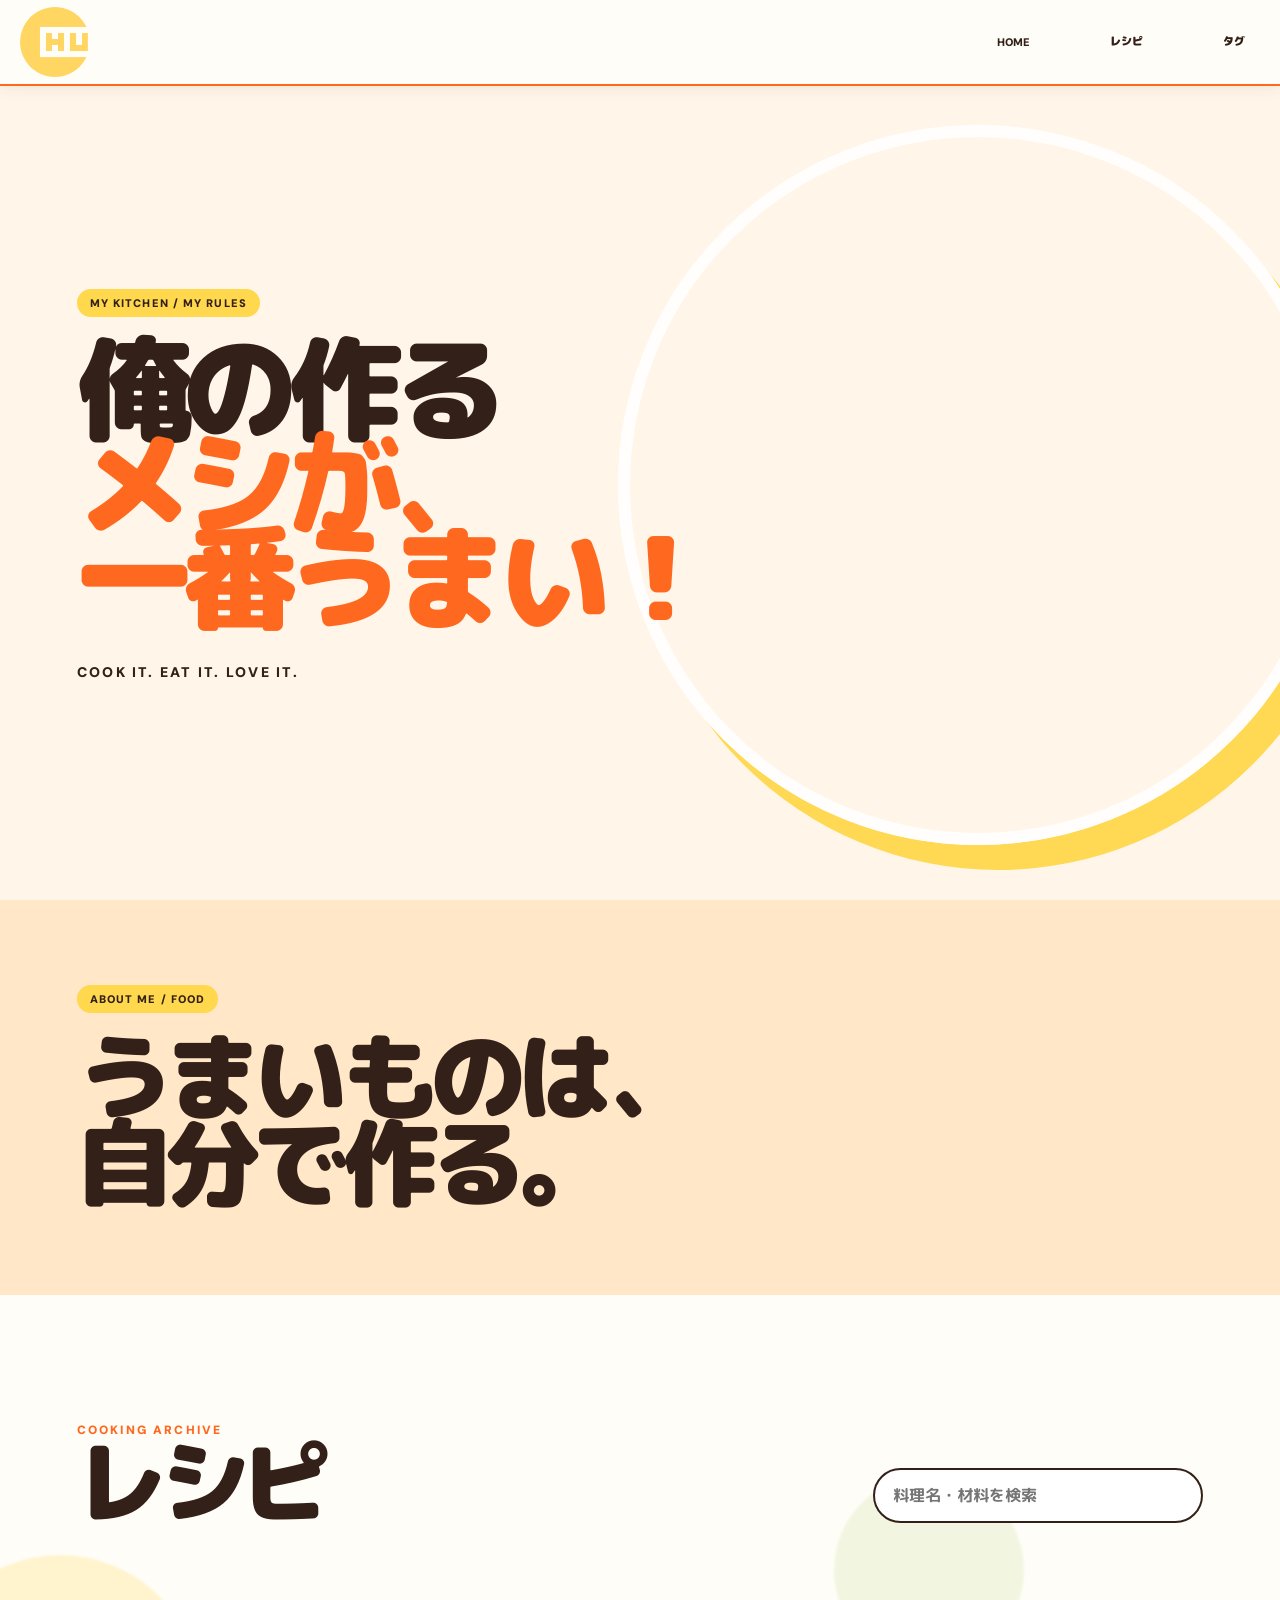
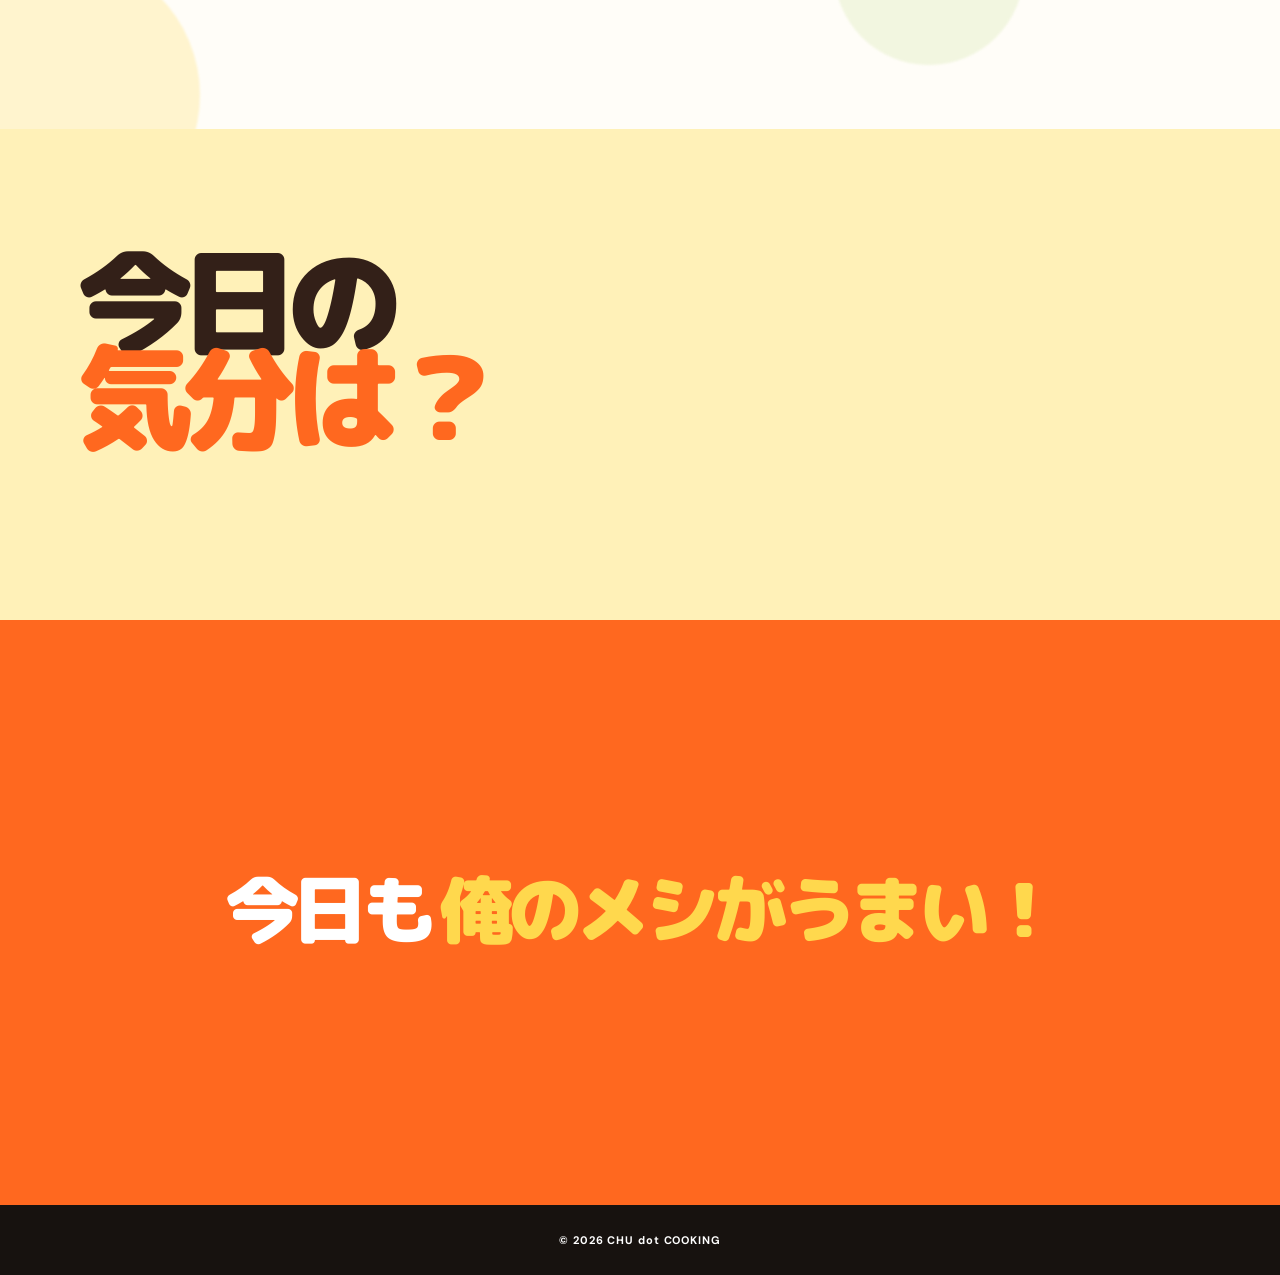
==== commit 9edc6562: "index.html を更新" ====
--- a/index.html
+++ b/index.html
@@ -6,7 +6,7 @@
   <meta name="theme-color" content="#ff681f">
 
   <link rel="icon" type="image/png" href="images/common/favicon.png">
-  <link rel="apple-touch-icon" href="images/common/favicon.png">
+  <link rel="apple-touch-icon-precomposed" href="images/common/apple_favicon.png">
 
   <title>CHU dot COOKING</title>
 
@@ -327,6 +327,7 @@
   </div>
 
 
+  <script src="recipes.js"></script>
   <script src="script.js"></script>
 
 </body>
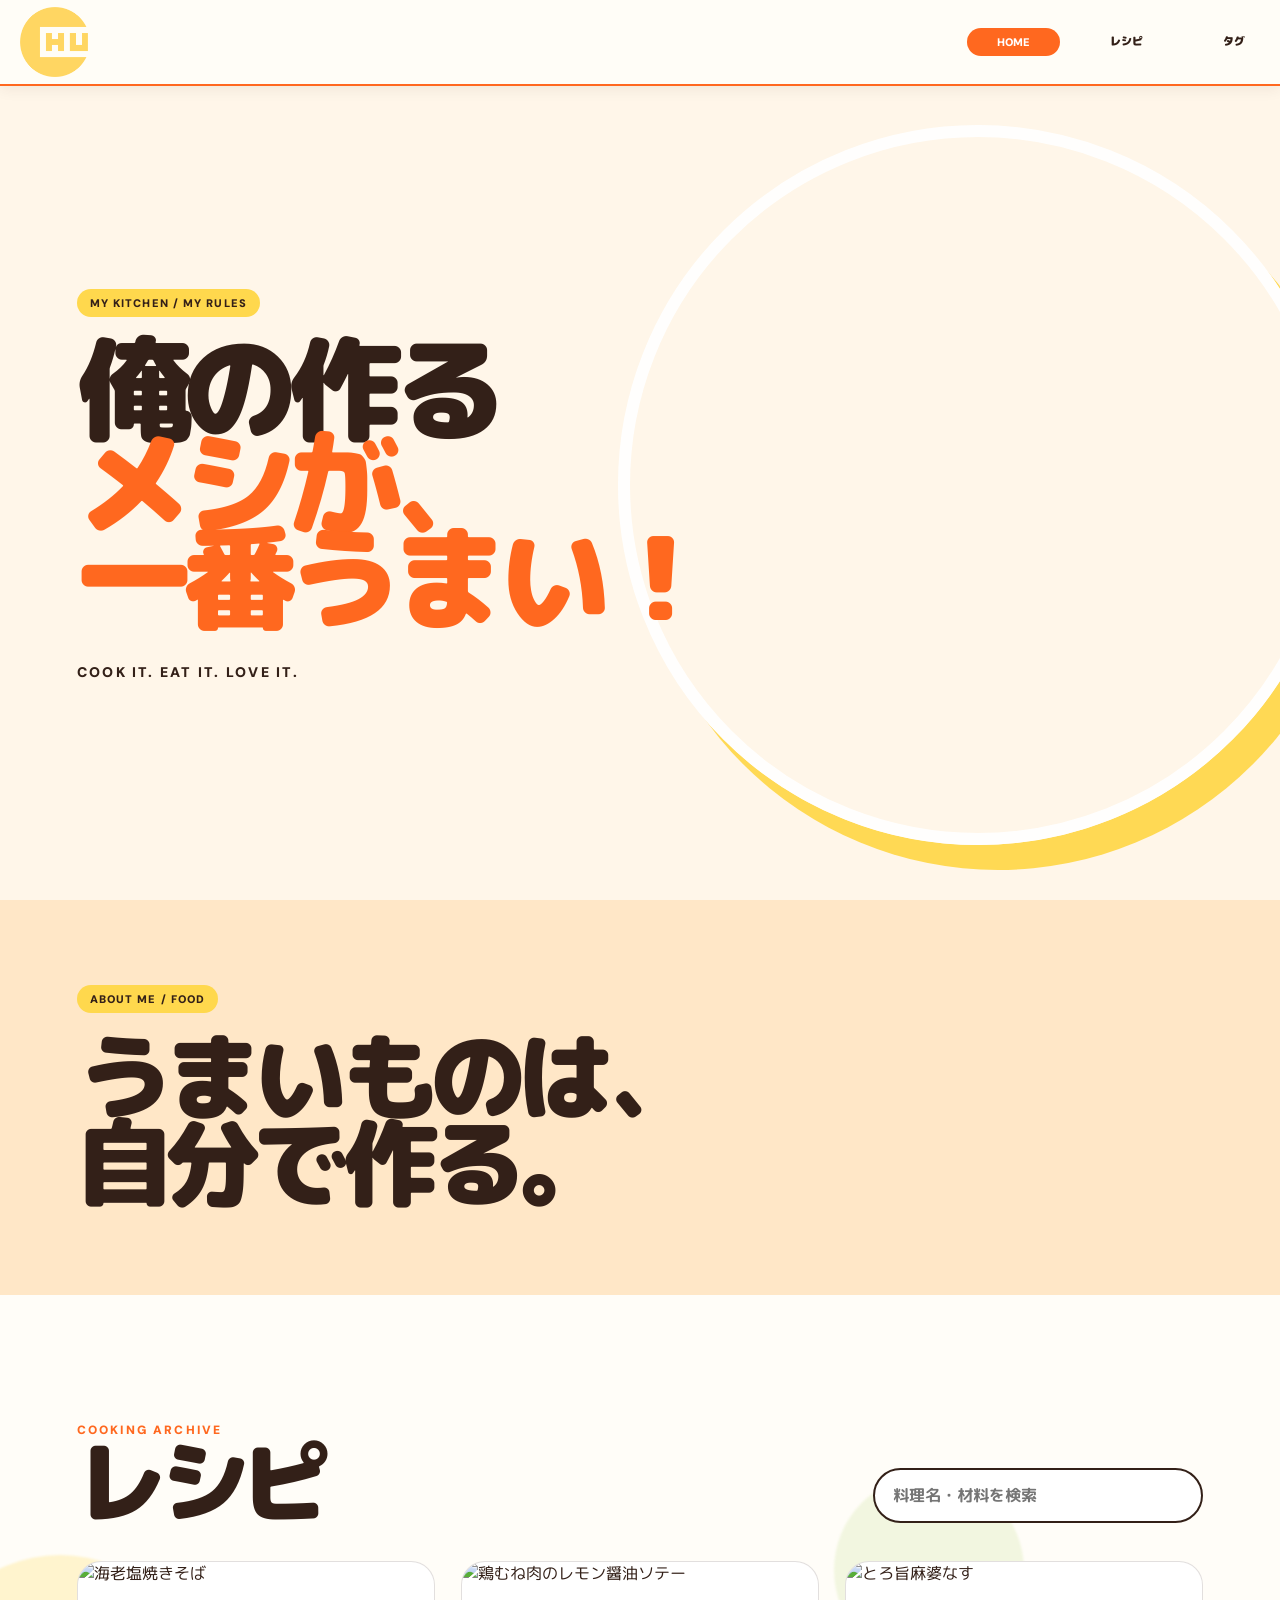
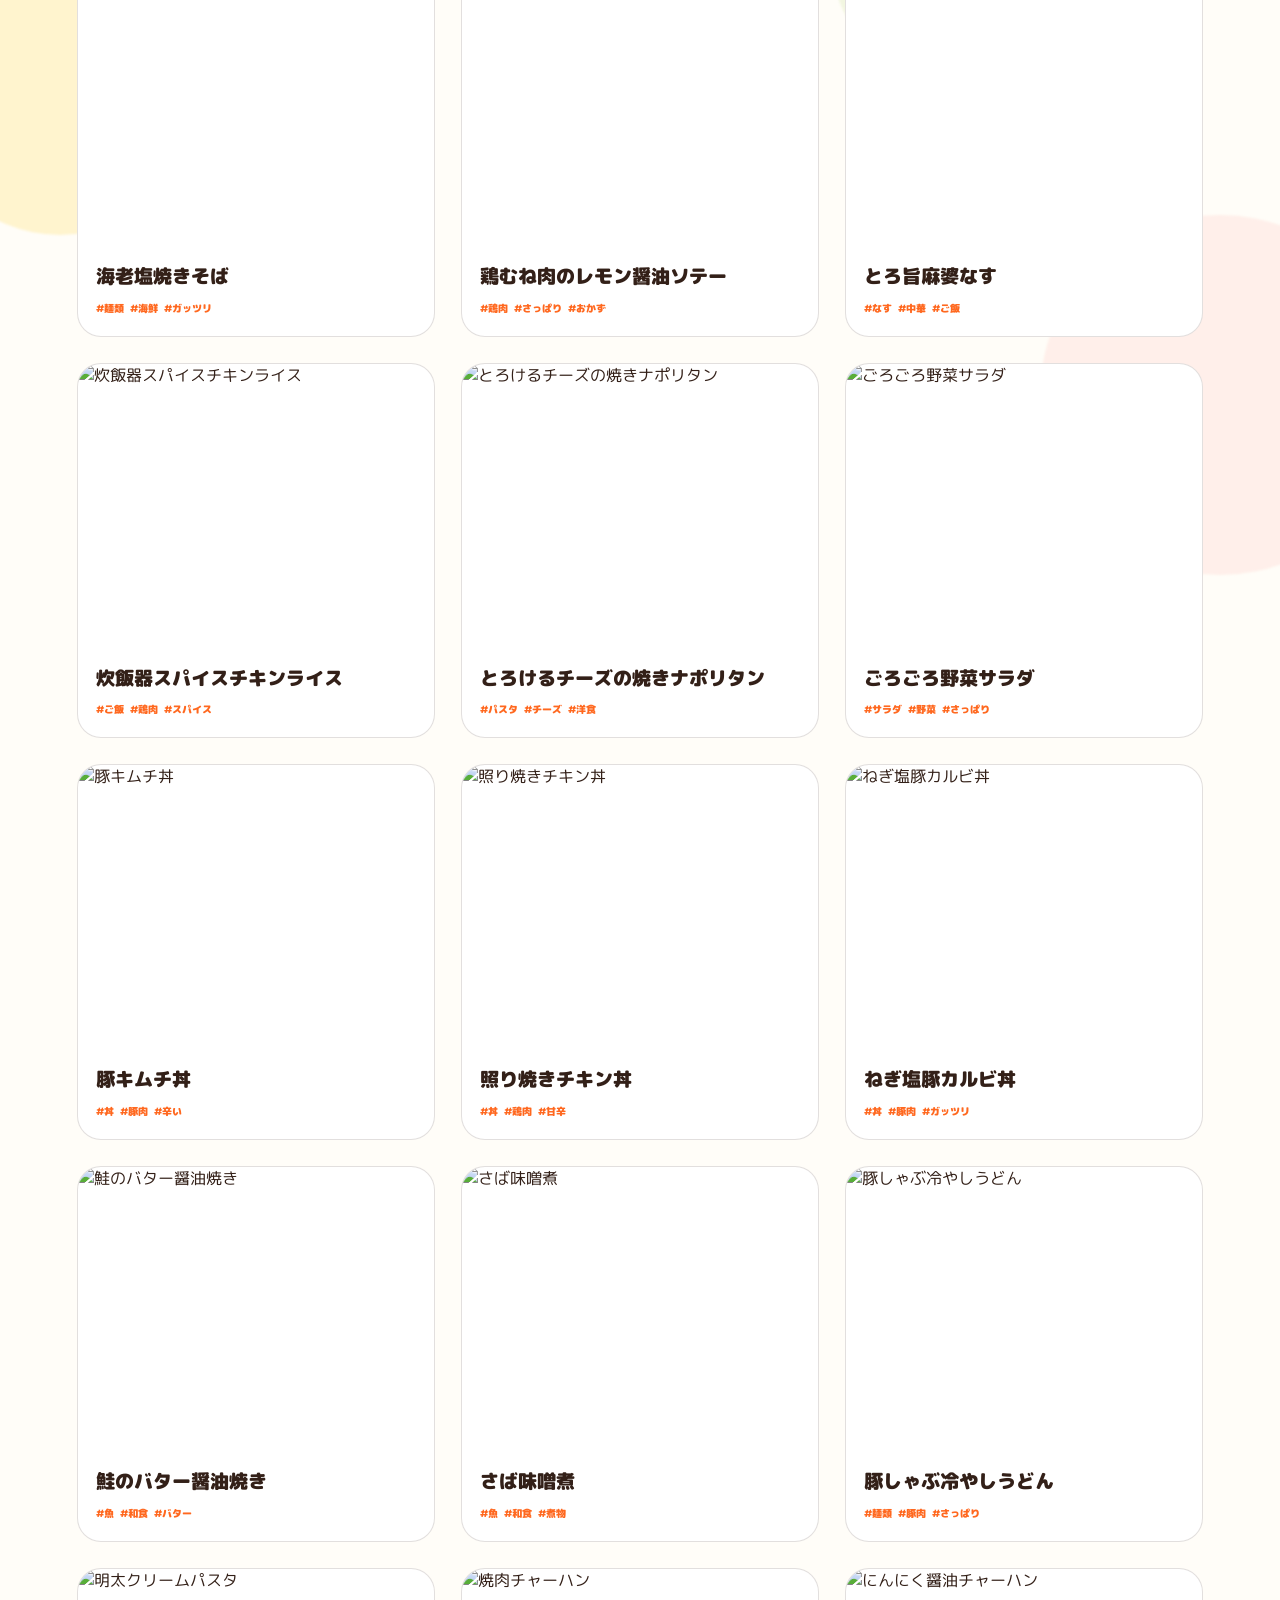
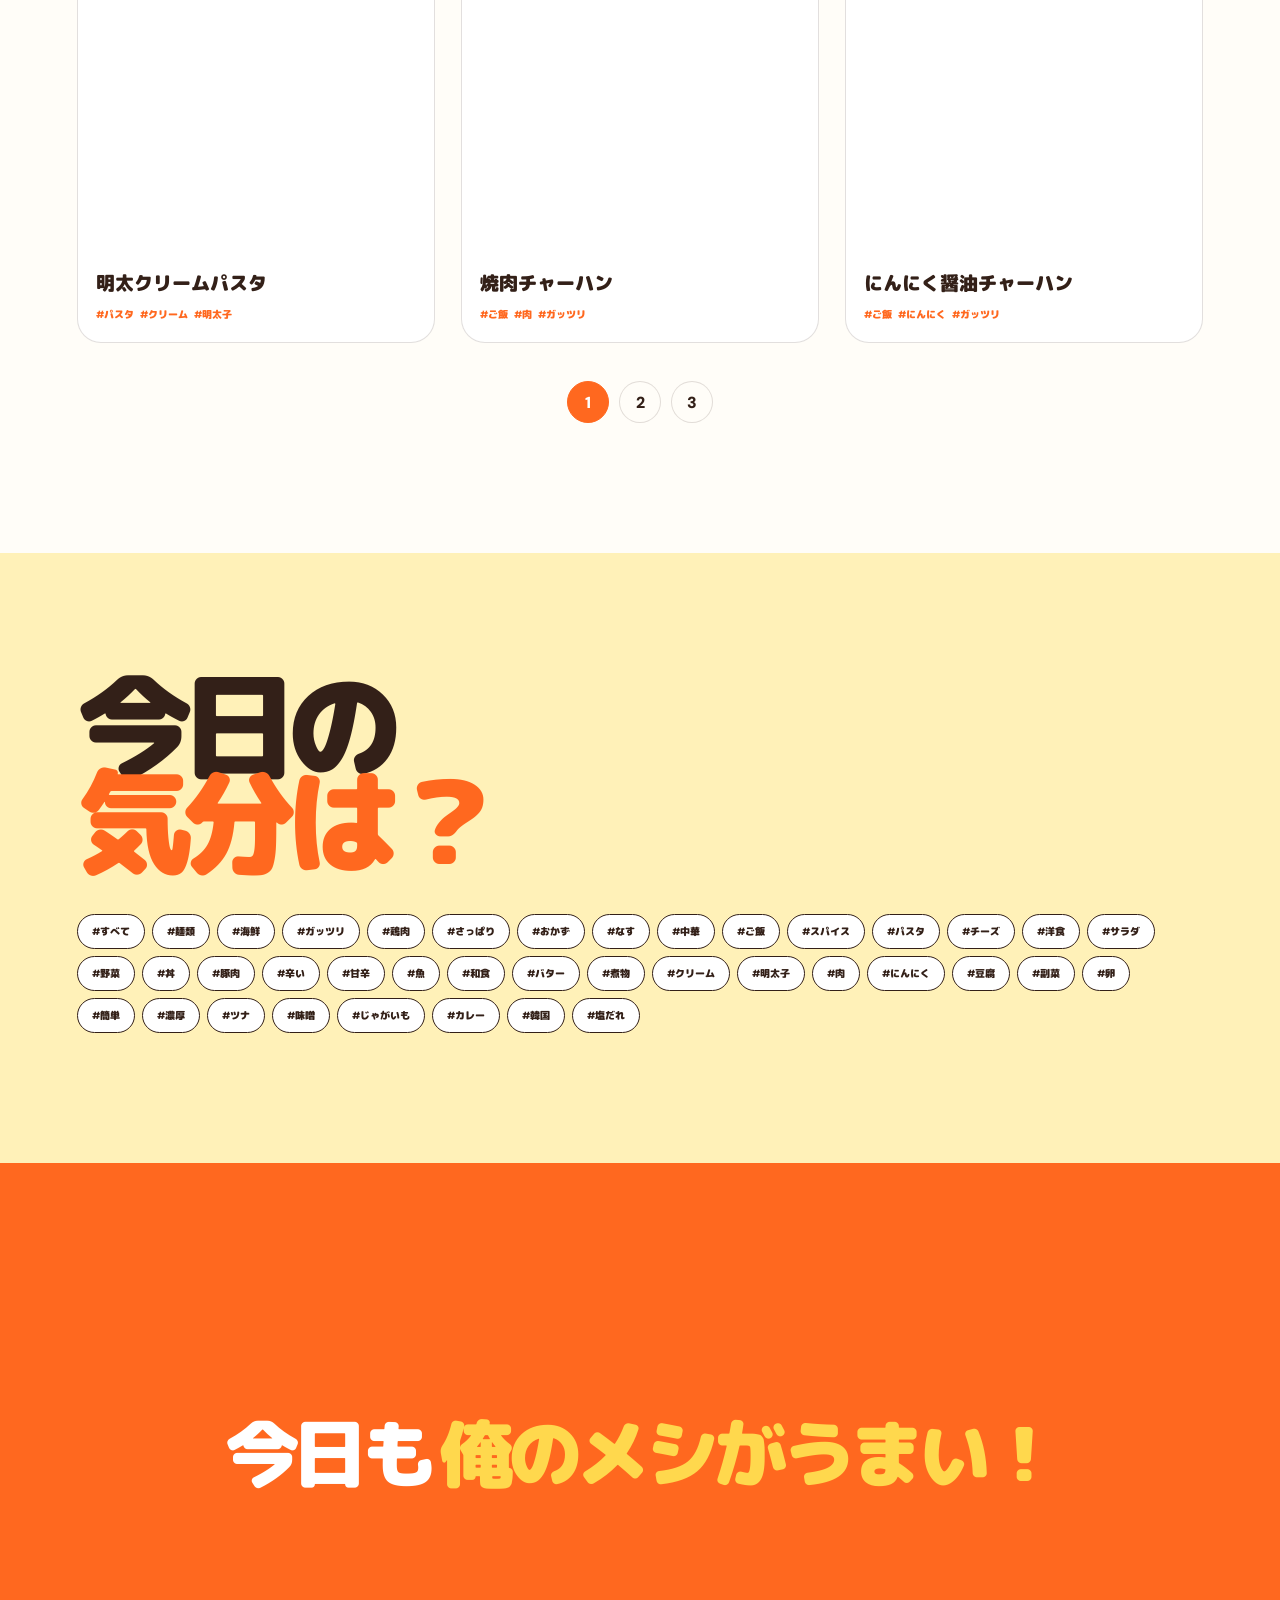
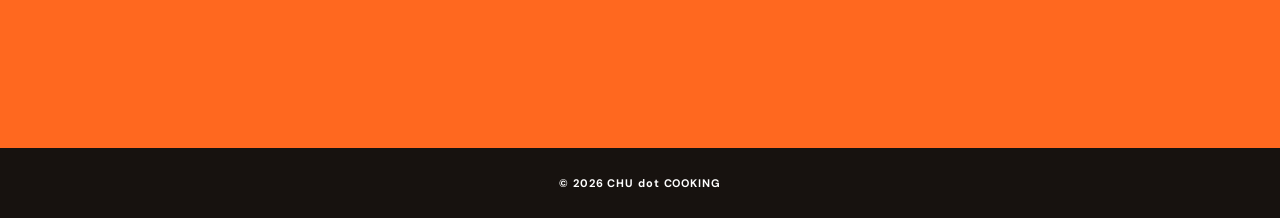
==== commit 7e4fe2cd: "index.html を更新" ====
--- a/index.html
+++ b/index.html
@@ -327,8 +327,8 @@
   </div>
 
 
-  <script src="recipes.js"></script>
-  <script src="script.js"></script>
+<script src="recipes.js"></script>
+<script src="script.js"></script>
 
 </body>
 </html>
